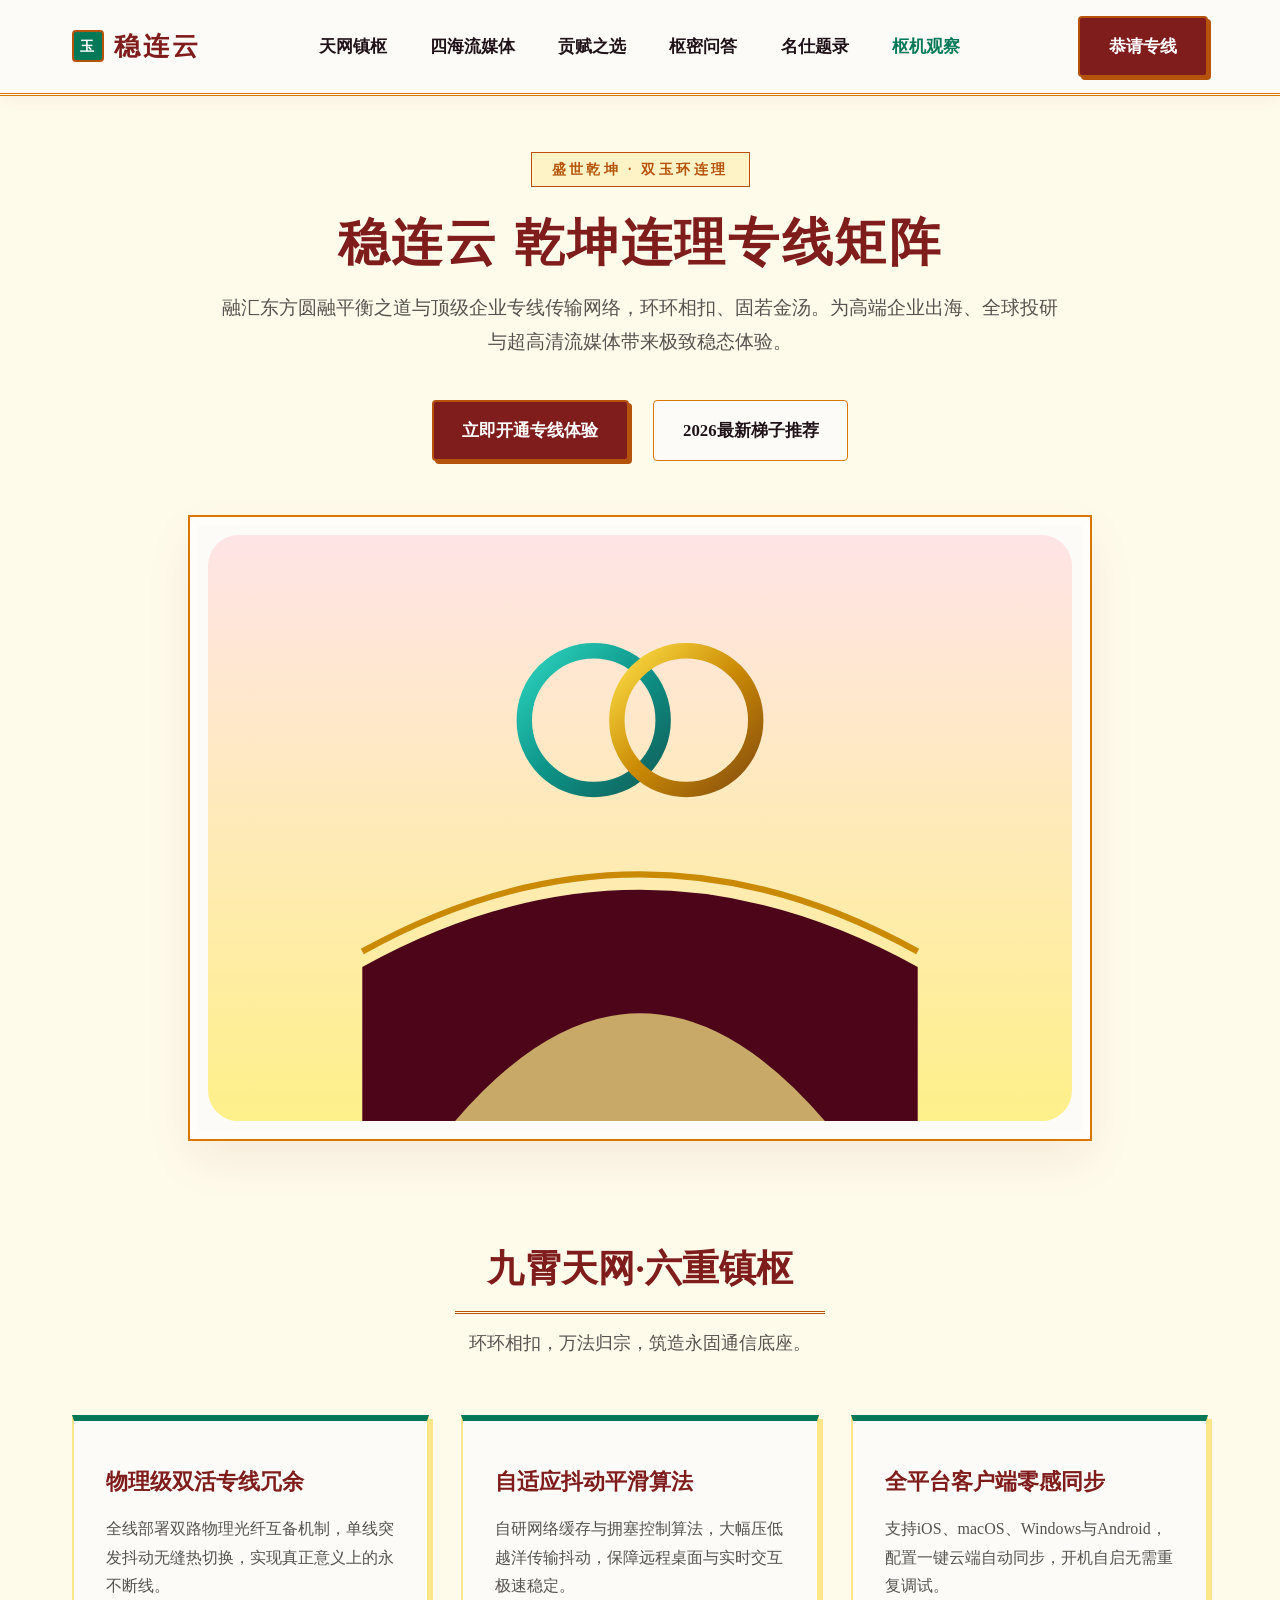
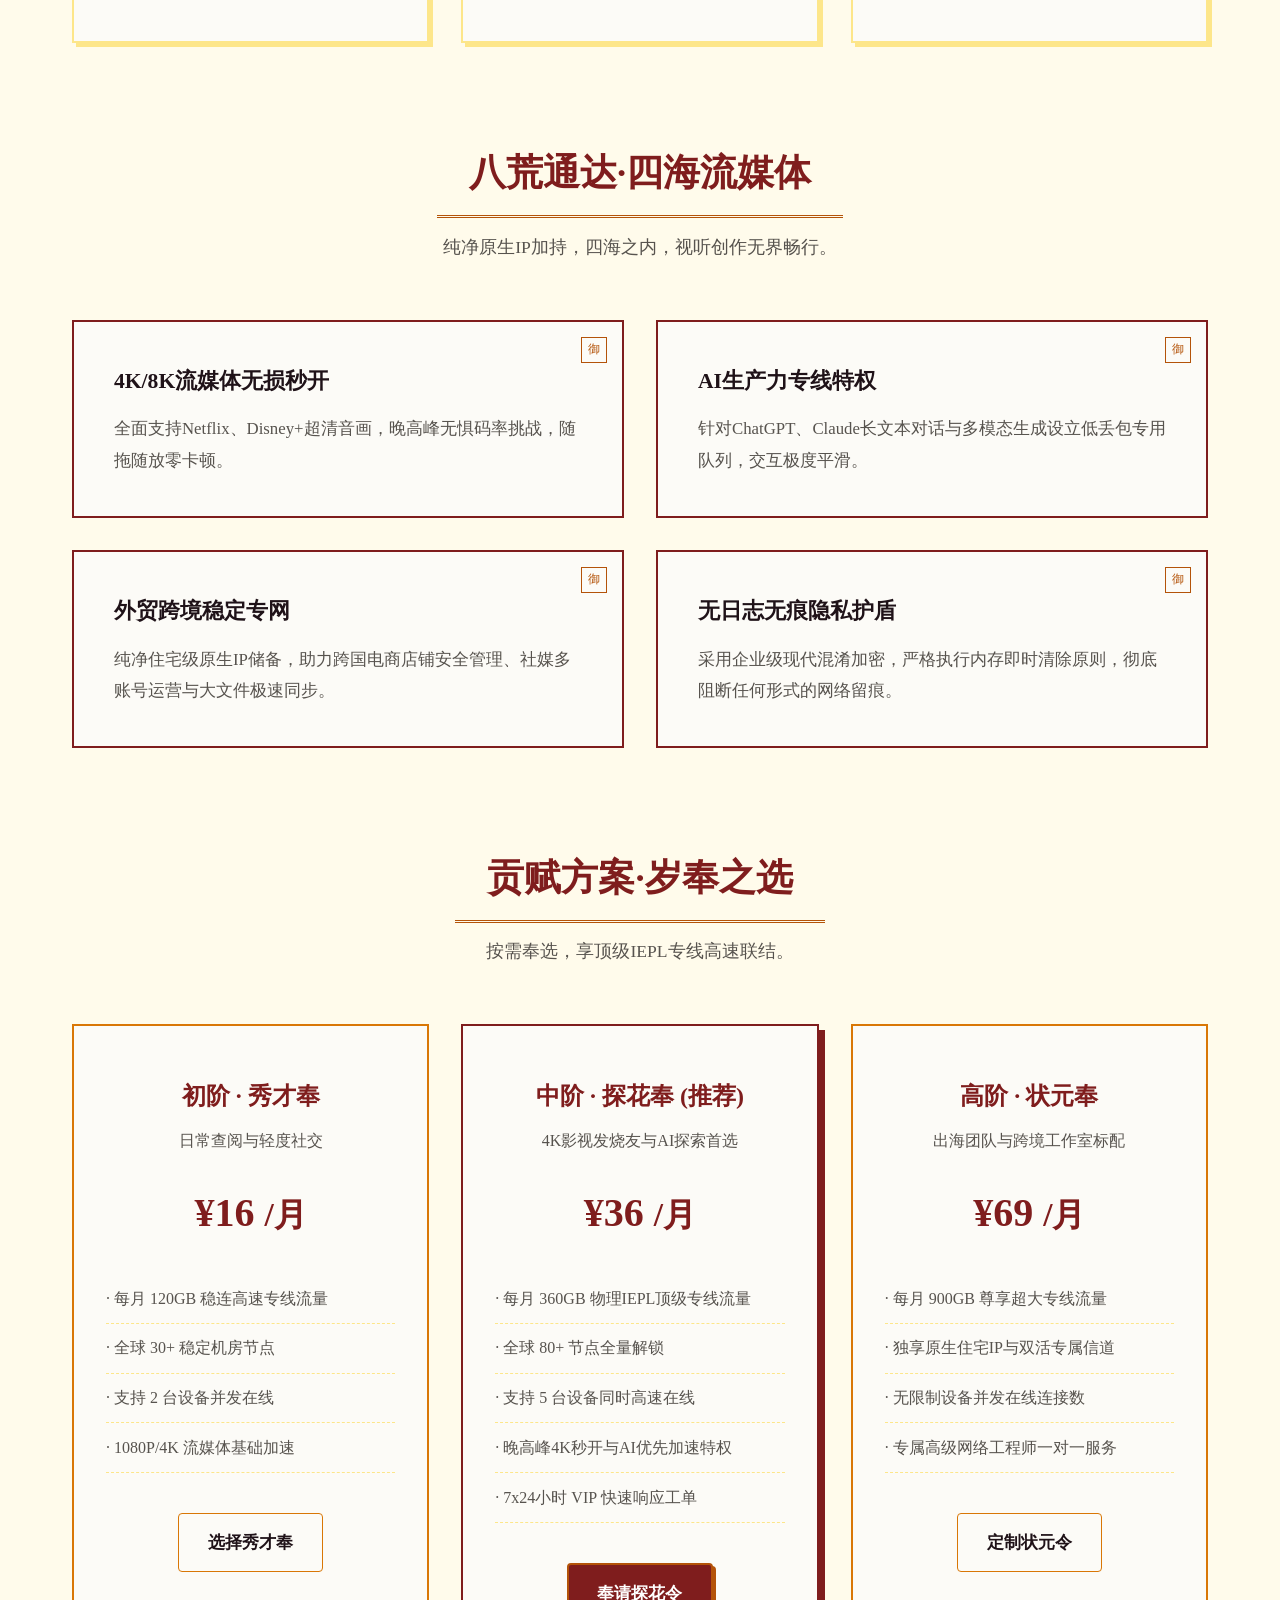
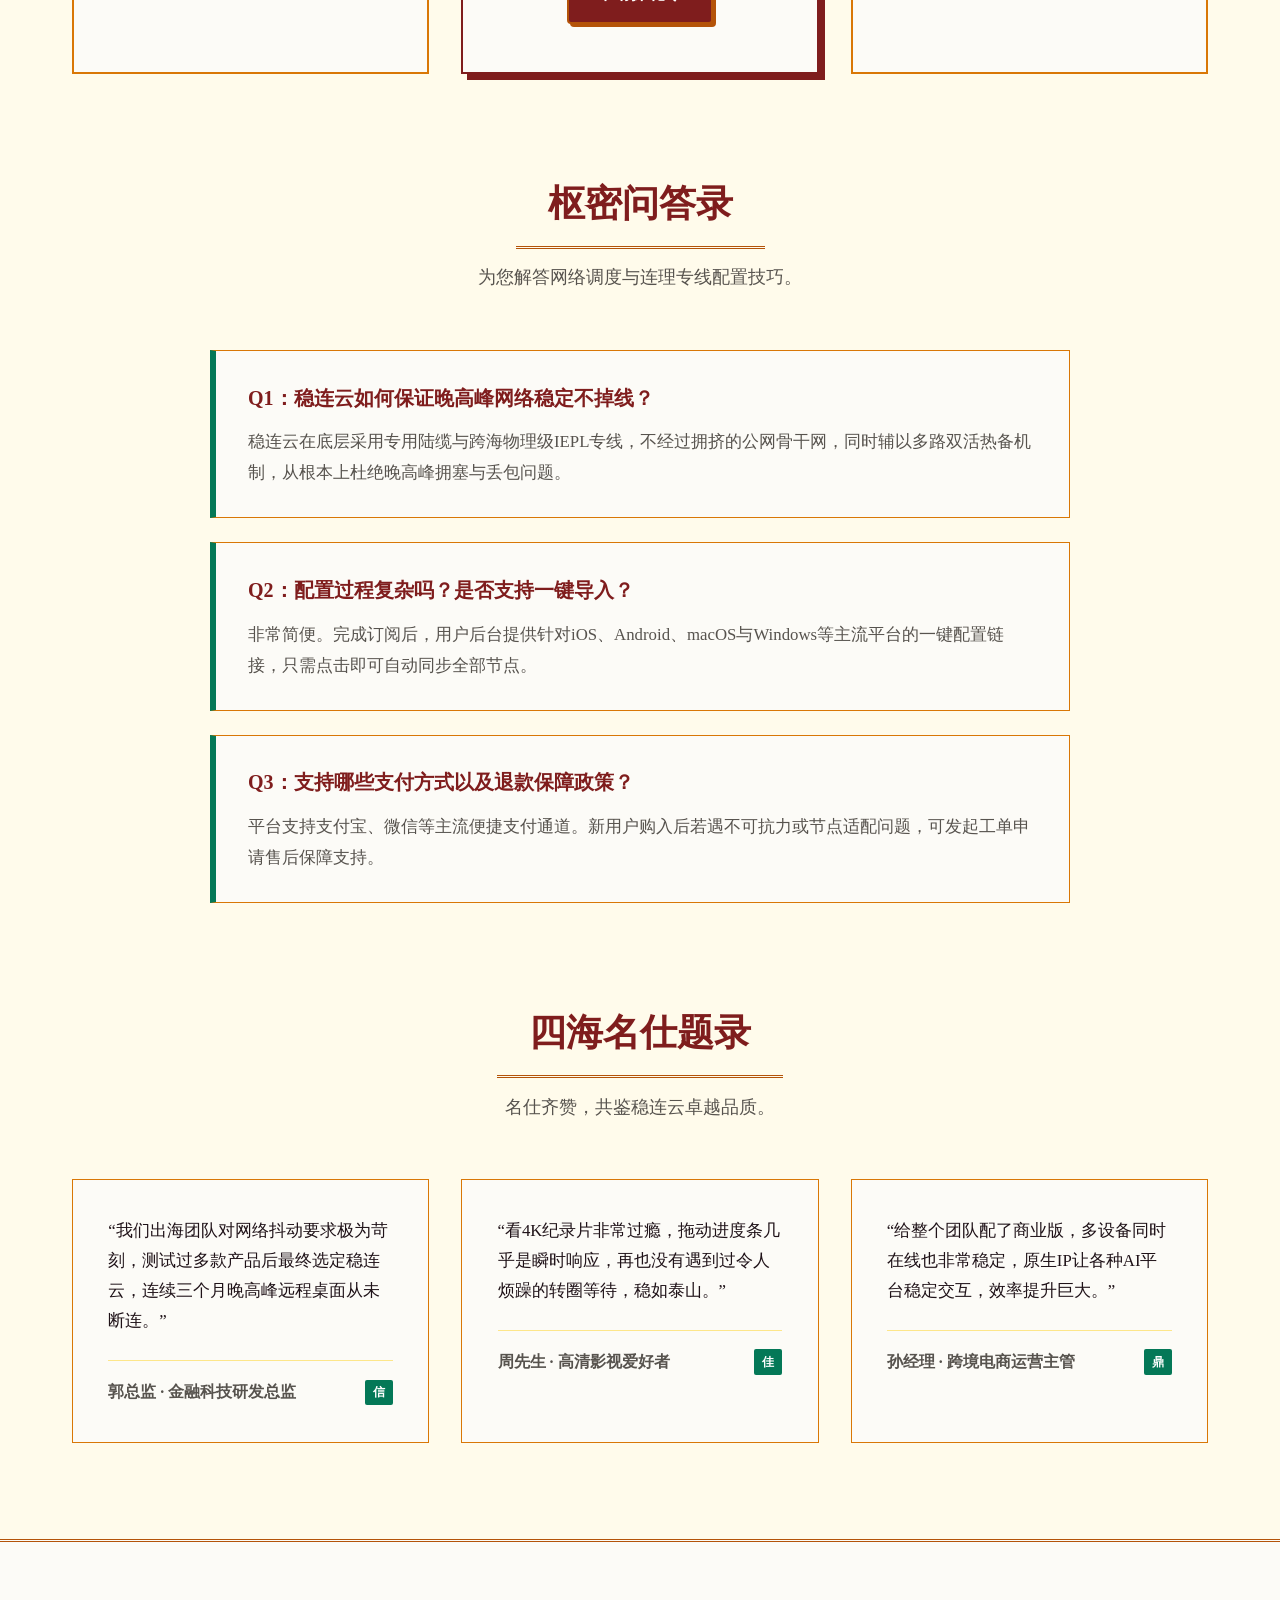
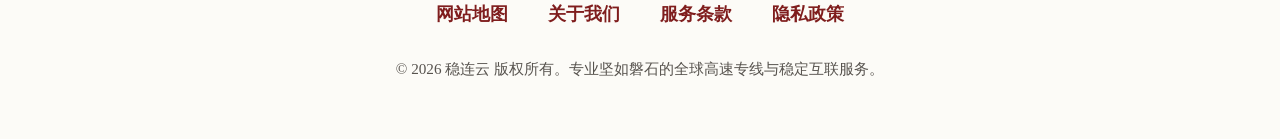
==== index.html @ 8e748cca "Deploy wenliancloud.top landing page with unique design style" ====
<!DOCTYPE html>
<html lang="zh-CN">
<head>
  <meta charset="UTF-8">
  <meta name="viewport" content="width=device-width, initial-scale=1.0">
  <title>稳连云官网 - 乾坤连理的高速IEPL专线机场推荐与网络加速服务</title>
  <meta name="description" content="稳连云专注提供高稳定性IEPL专线网络加速服务，晚高峰4K秒开不断线，BGP多线高速中转，流媒体与AI工具原生解锁，稳定靠谱机场推荐。">
  <meta name="keywords" content="稳连云,稳连云官网,网络加速,极速秒开,机场推荐,稳定专线,IEPL内网,4K秒开,流媒体解锁">
  <link rel="canonical" href="https://wenliancloud.top/">
  <meta property="og:title" content="稳连云官网 - 乾坤连理的高速IEPL专线机场推荐">
  <meta property="og:description" content="稳连云企业级专线架构，晚高峰极速秒开，端到端高可用不掉线。">
  <meta property="og:image" content="https://wenliancloud.top/og-preview.svg">
  <meta property="og:url" content="https://wenliancloud.top/">
  <meta property="og:type" content="website">
  <link rel="stylesheet" href="style.css">
  <script type="application/ld+json">
  {
    "@context": "https://schema.org",
    "@type": "Product",
    "name": "稳连云",
    "brand": {
      "@type": "Brand",
      "name": "稳连云"
    },
    "description": "稳连云坚若磐石的IEPL专线网络加速服务，专为4K秒开流媒体与外贸跨境办公打造。",
    "offers": {
      "@type": "AggregateOffer",
      "priceCurrency": "CNY",
      "lowPrice": "16.00",
      "highPrice": "69.00",
      "offerCount": "3"
    }
  }
  </script>
</head>
<body>
  <header class="site-header">
    <div class="nav-container">
      <a href="index.html" class="brand-logo" aria-label="稳连云首页">
        <span class="jade-seal-crest">玉</span>
        <span>稳连云</span>
      </a>
      <nav class="nav-links" aria-label="全站导航">
        <a href="#pavilion">天网镇枢</a>
        <a href="#quad">四海流媒体</a>
        <a href="#tribute">贡赋之选</a>
        <a href="#secret">枢密问答</a>
        <a href="#notables">名仕题录</a>
        <a href="nexus-chronicle.html" class="nav-hub-link">枢机观察</a>
      </nav>
      <div class="nav-cta">
        <a href="https://ww012.twilightaff.com/#/?code=A56DH1Af" class="btn btn-primary" rel="nofollow" target="_blank">恭请专线</a>
      </div>
    </div>
  </header>

  <main>
    <section class="hero-palace">
      <span class="palace-tag">盛世乾坤 · 双玉环连理</span>
      <h1>稳连云 乾坤连理专线矩阵</h1>
      <p>融汇东方圆融平衡之道与顶级企业专线传输网络，环环相扣、固若金汤。为高端企业出海、全球投研与超高清流媒体带来极致稳态体验。</p>
      <div class="hero-actions-palace">
        <a href="https://ww012.twilightaff.com/#/?code=A56DH1Af" class="btn btn-primary" rel="nofollow" target="_blank">立即开通专线体验</a>
        <a href="https://tizilab.net/paihang/" class="btn btn-secondary" target="_blank">2026最新梯子推荐</a>
      </div>
      <div class="palace-bridge-canvas">
        <svg viewBox="0 0 560 380" fill="none" xmlns="http://www.w3.org/2000/svg" class="hero-illus" role="img" aria-label="稳连云乾坤双玉环连理锁与云端石拱桥图">
  <defs>
    <linearGradient id="jadeSky3" x1="0" y1="0" x2="0" y2="1"><stop offset="0%" stop-color="#FFE4E6"/><stop offset="100%" stop-color="#FEF08A"/></linearGradient>
    <linearGradient id="jadeRingGrad" x1="0" y1="0" x2="1" y2="1"><stop offset="0%" stop-color="#2DD4BF"/><stop offset="50%" stop-color="#0D9488"/><stop offset="100%" stop-color="#115E59"/></linearGradient>
    <linearGradient id="goldRingGrad" x1="0" y1="0" x2="1" y2="1"><stop offset="0%" stop-color="#FDE047"/><stop offset="50%" stop-color="#CA8A04"/><stop offset="100%" stop-color="#854D0E"/></linearGradient>
  </defs>
  <rect width="560" height="380" rx="20" fill="url(#jadeSky3)"/>
  <path d="M100 280 Q280 180 460 280 L460 380 L100 380 Z" fill="#4C0519"/>
  <path d="M160 380 Q280 240 400 380 Z" fill="#FEF08A" opacity="0.7"/>
  <path d="M100 270 Q280 170 460 270" stroke="#CA8A04" stroke-width="4" fill="none"/>
  <g class="interlocking-rings-orbit3">
    <ellipse cx="250" cy="120" rx="45" ry="45" stroke="url(#jadeRingGrad)" stroke-width="10" fill="none"/>
    <ellipse cx="310" cy="120" rx="45" ry="45" stroke="url(#goldRingGrad)" stroke-width="10" fill="none"/>
  </g>
</svg>
      </div>
    </section>

    <section id="pavilion" class="palace-section">
      <div class="palace-header-wrap">
        <h2>九霄天网·六重镇枢</h2>
        <p>环环相扣，万法归宗，筑造永固通信底座。</p>
      </div>
      <div class="pavilion-cards-grid">
        <div class="pavilion-card">
          <h3>物理级双活专线冗余</h3>
          <p>全线部署双路物理光纤互备机制，单线突发抖动无缝热切换，实现真正意义上的永不断线。</p>
        </div>
        <div class="pavilion-card">
          <h3>自适应抖动平滑算法</h3>
          <p>自研网络缓存与拥塞控制算法，大幅压低越洋传输抖动，保障远程桌面与实时交互极速稳定。</p>
        </div>
        <div class="pavilion-card">
          <h3>全平台客户端零感同步</h3>
          <p>支持iOS、macOS、Windows与Android，配置一键云端自动同步，开机自启无需重复调试。</p>
        </div>
      </div>
    </section>

    <section id="quad" class="palace-section">
      <div class="palace-header-wrap">
        <h2>八荒通达·四海流媒体</h2>
        <p>纯净原生IP加持，四海之内，视听创作无界畅行。</p>
      </div>
      <div class="quad-screen-grid">
        <div class="screen-panel">
          <h3>4K/8K流媒体无损秒开</h3>
          <p>全面支持Netflix、Disney+超清音画，晚高峰无惧码率挑战，随拖随放零卡顿。</p>
        </div>
        <div class="screen-panel">
          <h3>AI生产力专线特权</h3>
          <p>针对ChatGPT、Claude长文本对话与多模态生成设立低丢包专用队列，交互极度平滑。</p>
        </div>
        <div class="screen-panel">
          <h3>外贸跨境稳定专网</h3>
          <p>纯净住宅级原生IP储备，助力跨国电商店铺安全管理、社媒多账号运营与大文件极速同步。</p>
        </div>
        <div class="screen-panel">
          <h3>无日志无痕隐私护盾</h3>
          <p>采用企业级现代混淆加密，严格执行内存即时清除原则，彻底阻断任何形式的网络留痕。</p>
        </div>
      </div>
    </section>

    <section id="tribute" class="palace-section">
      <div class="palace-header-wrap">
        <h2>贡赋方案·岁奉之选</h2>
        <p>按需奉选，享顶级IEPL专线高速联结。</p>
      </div>
      <div class="tablet-pricing-grid">
        <div class="imperial-tablet">
          <h3>初阶 · 秀才奉</h3>
          <p style="color:var(--muted)">日常查阅与轻度社交</p>
          <div class="imperial-price">¥16 <small>/月</small></div>
          <ul class="imperial-features">
            <li>· 每月 120GB 稳连高速专线流量</li>
            <li>· 全球 30+ 稳定机房节点</li>
            <li>· 支持 2 台设备并发在线</li>
            <li>· 1080P/4K 流媒体基础加速</li>
          </ul>
          <a href="https://ww012.twilightaff.com/#/?code=A56DH1Af" class="btn btn-secondary" rel="nofollow" target="_blank">选择秀才奉</a>
        </div>
        <div class="imperial-tablet featured">
          <h3>中阶 · 探花奉 (推荐)</h3>
          <p style="color:var(--muted)">4K影视发烧友与AI探索首选</p>
          <div class="imperial-price">¥36 <small>/月</small></div>
          <ul class="imperial-features">
            <li>· 每月 360GB 物理IEPL顶级专线流量</li>
            <li>· 全球 80+ 节点全量解锁</li>
            <li>· 支持 5 台设备同时高速在线</li>
            <li>· 晚高峰4K秒开与AI优先加速特权</li>
            <li>· 7x24小时 VIP 快速响应工单</li>
          </ul>
          <a href="https://ww012.twilightaff.com/#/?code=A56DH1Af" class="btn btn-primary" rel="nofollow" target="_blank">奉请探花令</a>
        </div>
        <div class="imperial-tablet">
          <h3>高阶 · 状元奉</h3>
          <p style="color:var(--muted)">出海团队与跨境工作室标配</p>
          <div class="imperial-price">¥69 <small>/月</small></div>
          <ul class="imperial-features">
            <li>· 每月 900GB 尊享超大专线流量</li>
            <li>· 独享原生住宅IP与双活专属信道</li>
            <li>· 无限制设备并发在线连接数</li>
            <li>· 专属高级网络工程师一对一服务</li>
          </ul>
          <a href="https://ww012.twilightaff.com/#/?code=A56DH1Af" class="btn btn-secondary" rel="nofollow" target="_blank">定制状元令</a>
        </div>
      </div>
    </section>

    <section id="secret" class="palace-section">
      <div class="palace-header-wrap">
        <h2>枢密问答录</h2>
        <p>为您解答网络调度与连理专线配置技巧。</p>
      </div>
      <div class="secret-qa-list">
        <div class="secret-qa-item">
          <h3>Q1：稳连云如何保证晚高峰网络稳定不掉线？</h3>
          <p>稳连云在底层采用专用陆缆与跨海物理级IEPL专线，不经过拥挤的公网骨干网，同时辅以多路双活热备机制，从根本上杜绝晚高峰拥塞与丢包问题。</p>
        </div>
        <div class="secret-qa-item">
          <h3>Q2：配置过程复杂吗？是否支持一键导入？</h3>
          <p>非常简便。完成订阅后，用户后台提供针对iOS、Android、macOS与Windows等主流平台的一键配置链接，只需点击即可自动同步全部节点。</p>
        </div>
        <div class="secret-qa-item">
          <h3>Q3：支持哪些支付方式以及退款保障政策？</h3>
          <p>平台支持支付宝、微信等主流便捷支付通道。新用户购入后若遇不可抗力或节点适配问题，可发起工单申请售后保障支持。</p>
        </div>
      </div>
    </section>

    <section id="notables" class="palace-section">
      <div class="palace-header-wrap">
        <h2>四海名仕题录</h2>
        <p>名仕齐赞，共鉴稳连云卓越品质。</p>
      </div>
      <div class="notables-grid">
        <div class="notable-card">
          <p>“我们出海团队对网络抖动要求极为苛刻，测试过多款产品后最终选定稳连云，连续三个月晚高峰远程桌面从未断连。”</p>
          <div class="notable-sign"><span>郭总监 · 金融科技研发总监</span><span class="notable-seal">信</span></div>
        </div>
        <div class="notable-card">
          <p>“看4K纪录片非常过瘾，拖动进度条几乎是瞬时响应，再也没有遇到过令人烦躁的转圈等待，稳如泰山。”</p>
          <div class="notable-sign"><span>周先生 · 高清影视爱好者</span><span class="notable-seal">佳</span></div>
        </div>
        <div class="notable-card">
          <p>“给整个团队配了商业版，多设备同时在线也非常稳定，原生IP让各种AI平台稳定交互，效率提升巨大。”</p>
          <div class="notable-sign"><span>孙经理 · 跨境电商运营主管</span><span class="notable-seal">鼎</span></div>
        </div>
      </div>
    </section>
  </main>

  <footer class="site-footer">
    <div class="footer-container">
      <div class="footer-links">
        <a href="sitemap.html">网站地图</a>
        <a href="about.html">关于我们</a>
        <a href="terms.html">服务条款</a>
        <a href="privacy.html">隐私政策</a>
      </div>
      <p class="copyright">&copy; 2026 稳连云 版权所有。专业坚如磐石的全球高速专线与稳定互联服务。</p>
    </div>
  </footer>
</body>
</html>
---- style.css ----
/* wenliancloud.top - Imperial Han-Tang Palace Jade Seal */
:root {
  --silk: #FFFBEB;
  --surface: #FCFBF7;
  --vermilion: #7F1D1D;
  --jade: #047857;
  --gold: #B45309;
  --ink: #1F1218;
  --muted: #57534E;
  --border: #FDE68A;
  --gold-border: #D97706;
}
* { box-sizing: border-box; margin: 0; padding: 0; }
body {
  font-family: "Songti SC", "SimSun", "STSong", serif;
  background-color: var(--silk);
  color: var(--ink);
  line-height: 1.85;
}
a { color: var(--vermilion); text-decoration: none; transition: all 0.2s; }
a:visited { color: var(--vermilion); }
a:hover { color: var(--gold); text-decoration: underline; }

.site-header {
  background: var(--surface);
  border-bottom: 3px double var(--gold-border);
  position: sticky;
  top: 0;
  z-index: 100;
  box-shadow: 0 4px 15px rgba(127, 29, 29, 0.05);
}
.nav-container {
  max-width: 1200px;
  margin: 0 auto;
  padding: 1rem 2rem;
  display: flex;
  justify-content: space-between;
  align-items: center;
  gap: 1.5rem;
}
.brand-logo {
  display: flex;
  align-items: center;
  gap: 0.65rem;
  font-size: 1.65rem;
  font-weight: 900;
  color: var(--vermilion);
  letter-spacing: 0.1em;
}
.jade-seal-crest {
  width: 32px;
  height: 32px;
  border: 2px solid var(--gold);
  background: var(--jade);
  color: #FFF;
  display: flex;
  align-items: center;
  justify-content: center;
  font-size: 0.9rem;
  font-weight: 900;
  border-radius: 4px;
}
.nav-links {
  display: flex;
  align-items: center;
  gap: 1.5rem;
  flex-wrap: wrap;
}
.nav-links a {
  font-size: 1.05rem;
  font-weight: 700;
  color: var(--ink);
  padding: 0.25rem 0.6rem;
  position: relative;
}
.nav-links a:hover {
  color: var(--vermilion);
  text-decoration: none;
}
.nav-links .nav-hub-link { color: var(--jade); font-weight: 900; }

.btn {
  display: inline-flex;
  align-items: center;
  justify-content: center;
  padding: 0.8rem 1.8rem;
  font-weight: 900;
  font-size: 1.05rem;
  cursor: pointer;
  border-radius: 4px;
  transition: all 0.25s ease;
  border: 2px solid var(--gold);
}
.btn-primary {
  background: var(--vermilion);
  color: #FFF !important;
  box-shadow: 3px 3px 0 var(--gold);
}
.btn-primary:hover {
  background: #991B1B;
  box-shadow: 4px 4px 0 var(--gold);
  transform: translate(-1px, -1px);
  text-decoration: none;
}
.btn-secondary {
  background: var(--surface);
  color: var(--ink) !important;
  border: 1px solid var(--gold-border);
}
.btn-secondary:hover {
  border-color: var(--vermilion);
  color: var(--vermilion) !important;
  text-decoration: none;
}

.hero-palace {
  max-width: 1200px;
  margin: 3.5rem auto;
  padding: 0 2rem;
  text-align: center;
}
.palace-tag {
  display: inline-block;
  background: #FEF3C7;
  border: 1px solid var(--gold);
  color: var(--gold);
  padding: 0.25rem 1.25rem;
  font-size: 0.85rem;
  font-weight: 800;
  letter-spacing: 0.25em;
  margin-bottom: 1.5rem;
}
.hero-palace h1 {
  font-size: 3.2rem;
  font-weight: 900;
  color: var(--vermilion);
  line-height: 1.25;
  margin-bottom: 1rem;
  letter-spacing: 0.05em;
}
.hero-palace p {
  max-width: 840px;
  margin: 0 auto 2.5rem auto;
  font-size: 1.2rem;
  color: var(--muted);
  line-height: 1.8;
}
.hero-actions-palace {
  display: flex;
  justify-content: center;
  gap: 1.5rem;
  margin-bottom: 3.5rem;
  flex-wrap: wrap;
}
.palace-bridge-canvas {
  background: var(--surface);
  border: 8px solid #FFFDF9;
  outline: 2px solid var(--gold-border);
  padding: 10px;
  box-shadow: 0 20px 45px rgba(127, 29, 29, 0.08);
  max-width: 900px;
  margin: 0 auto;
}
.hero-illus { width: 100%; height: auto; display: block; }

@keyframes ringsOrbit {
  0%, 100% { transform: scale(1); }
  50% { transform: scale(1.05); }
}
.interlocking-rings-orbit3 { animation: ringsOrbit 4s ease-in-out infinite; transform-origin: 280px 120px; }

.palace-section {
  max-width: 1200px;
  margin: 6rem auto;
  padding: 0 2rem;
}
.palace-header-wrap {
  text-align: center;
  margin-bottom: 3.5rem;
}
.palace-header-wrap h2 {
  font-size: 2.3rem;
  font-weight: 900;
  color: var(--vermilion);
  display: inline-block;
  padding: 0 2rem;
  border-bottom: 3px double var(--gold);
  padding-bottom: 0.5rem;
}
.palace-header-wrap p { color: var(--muted); font-size: 1.1rem; margin-top: 0.8rem; }

.pavilion-cards-grid { display: grid; grid-template-columns: repeat(3, 1fr); gap: 2rem; }
.pavilion-card {
  background: var(--surface);
  border: 2px solid var(--border);
  border-top: 6px solid var(--jade);
  padding: 2.5rem 2rem;
  box-shadow: 4px 4px 0 #FDE68A;
}
.pavilion-card h3 { font-size: 1.4rem; font-weight: 900; color: var(--vermilion); margin-bottom: 0.75rem; }
.pavilion-card p { color: var(--muted); font-size: 1rem; line-height: 1.8; }

.quad-screen-grid { display: grid; grid-template-columns: 1fr 1fr; gap: 2rem; }
.screen-panel {
  background: var(--surface);
  border: 2px solid var(--vermilion);
  padding: 2.5rem;
  position: relative;
}
.screen-panel::after {
  content: "御";
  position: absolute;
  top: 15px;
  right: 15px;
  width: 24px;
  height: 24px;
  border: 1px solid var(--gold);
  color: var(--gold);
  font-size: 0.75rem;
  display: flex;
  align-items: center;
  justify-content: center;
}
.screen-panel h3 { font-size: 1.35rem; font-weight: 900; color: var(--ink); margin-bottom: 0.75rem; }
.screen-panel p { color: var(--muted); font-size: 1.05rem; }

.tablet-pricing-grid { display: grid; grid-template-columns: repeat(3, 1fr); gap: 2rem; }
.imperial-tablet {
  background: var(--surface);
  border: 2px solid var(--gold-border);
  padding: 3rem 2rem;
  text-align: center;
}
.imperial-tablet.featured {
  border-color: var(--vermilion);
  box-shadow: 6px 6px 0 var(--vermilion);
}
.imperial-tablet h3 { font-size: 1.5rem; font-weight: 900; color: var(--vermilion); margin-bottom: 0.5rem; }
.imperial-price { font-size: 2.5rem; font-weight: 900; color: var(--vermilion); margin: 1.25rem 0; }
.imperial-features { list-style: none; text-align: left; margin: 1.5rem 0 2.5rem 0; }
.imperial-features li { padding: 0.6rem 0; border-bottom: 1px dashed var(--border); font-size: 1rem; color: var(--muted); }

.secret-qa-list { max-width: 860px; margin: 0 auto; display: flex; flex-direction: column; gap: 1.5rem; }
.secret-qa-item {
  background: var(--surface);
  border: 1px solid var(--gold-border);
  border-left: 6px solid var(--jade);
  padding: 1.8rem 2rem;
}
.secret-qa-item h3 { font-size: 1.25rem; font-weight: 900; color: var(--vermilion); margin-bottom: 0.6rem; }
.secret-qa-item p { color: var(--muted); font-size: 1.05rem; }

.notables-grid { display: grid; grid-template-columns: repeat(3, 1fr); gap: 2rem; }
.notable-card {
  background: var(--surface);
  border: 1px solid var(--gold-border);
  padding: 2.2rem;
}
.notable-card p { font-size: 1.05rem; color: var(--ink); line-height: 1.8; margin-bottom: 1.5rem; }
.notable-sign { display: flex; justify-content: space-between; align-items: center; border-top: 1px solid var(--border); padding-top: 1rem; font-weight: 800; color: var(--muted); }
.notable-seal { background: var(--jade); color: #FFF; padding: 0.1rem 0.5rem; font-size: 0.75rem; border-radius: 2px; }

.page-container { max-width: 880px; margin: 3.5rem auto; padding: 0 2rem; }
.article-header { border-bottom: 3px double var(--gold); padding-bottom: 1.5rem; margin-bottom: 2.5rem; }
.article-header h1 { font-size: 2.4rem; font-weight: 900; color: var(--vermilion); line-height: 1.35; margin-bottom: 1rem; }
.article-meta { color: var(--muted); font-size: 0.95rem; display: flex; gap: 1.5rem; }
.article-body { font-size: 1.1rem; line-height: 1.9; }
.article-body h2 { font-size: 1.65rem; font-weight: 900; color: var(--vermilion); margin: 2.5rem 0 1rem 0; border-bottom: 1px solid var(--border); padding-bottom: 0.5rem; }
.article-body h3 { font-size: 1.3rem; font-weight: 800; color: var(--jade); margin: 1.75rem 0 0.75rem 0; }
.article-body p { margin-bottom: 1.4rem; }

.site-footer { border-top: 3px double var(--gold); background: var(--surface); padding: 3.5rem 2rem; margin-top: 6rem; }
.footer-container { max-width: 1200px; margin: 0 auto; display: flex; flex-direction: column; align-items: center; gap: 1.5rem; }
.footer-links { display: flex; gap: 2.5rem; }
.footer-links a { font-size: 1.1rem; font-weight: 800; color: var(--vermilion); }
.footer-links a:hover { color: var(--gold); }
.copyright { color: var(--muted); font-size: 0.95rem; }

@media (max-width: 768px) {
  .nav-container { flex-wrap: wrap; justify-content: center; padding: 1rem; }
  .nav-links { order: 3; width: 100%; justify-content: center; gap: 0.75rem; margin-top: 0.5rem; }
  .hero-palace h1 { font-size: 2.2rem; }
  .pavilion-cards-grid, .quad-screen-grid, .tablet-pricing-grid, .notables-grid { grid-template-columns: 1fr; }
  .footer-links { flex-wrap: wrap; justify-content: center; gap: 1.25rem; }
}
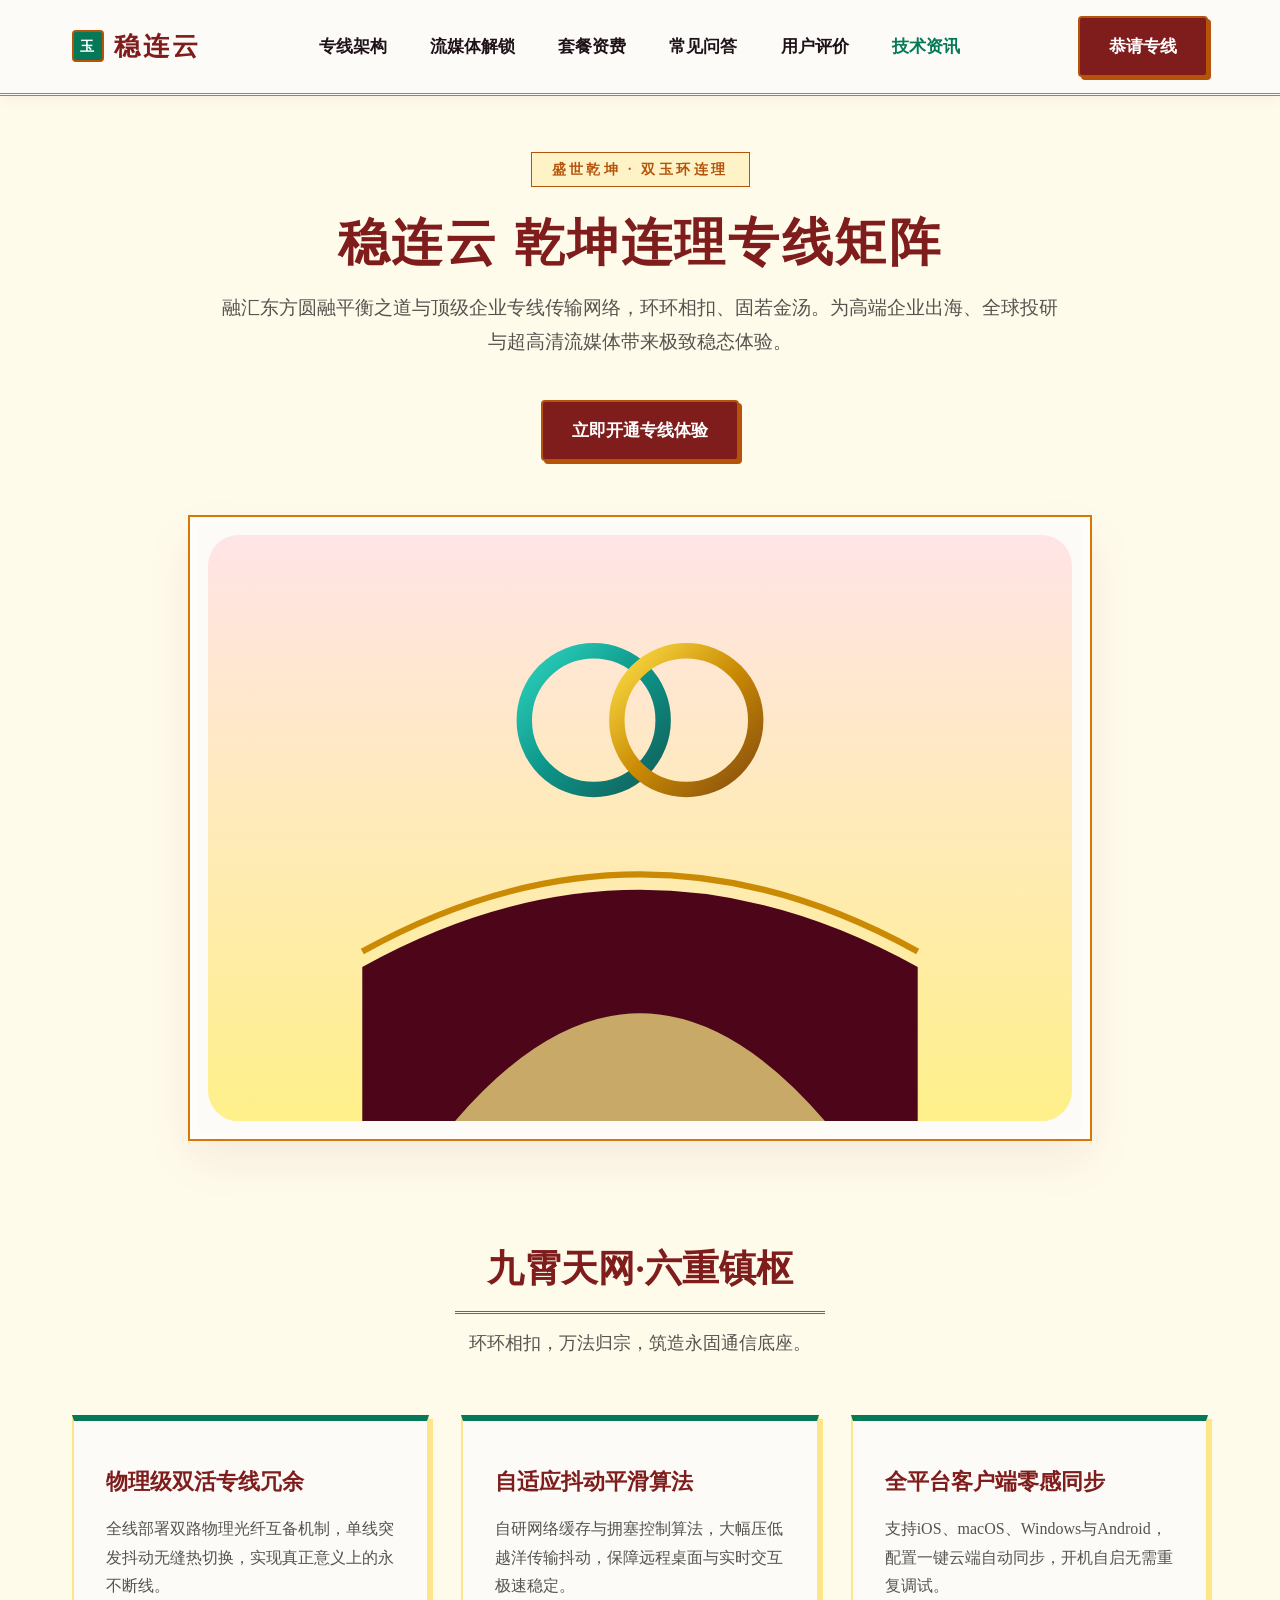
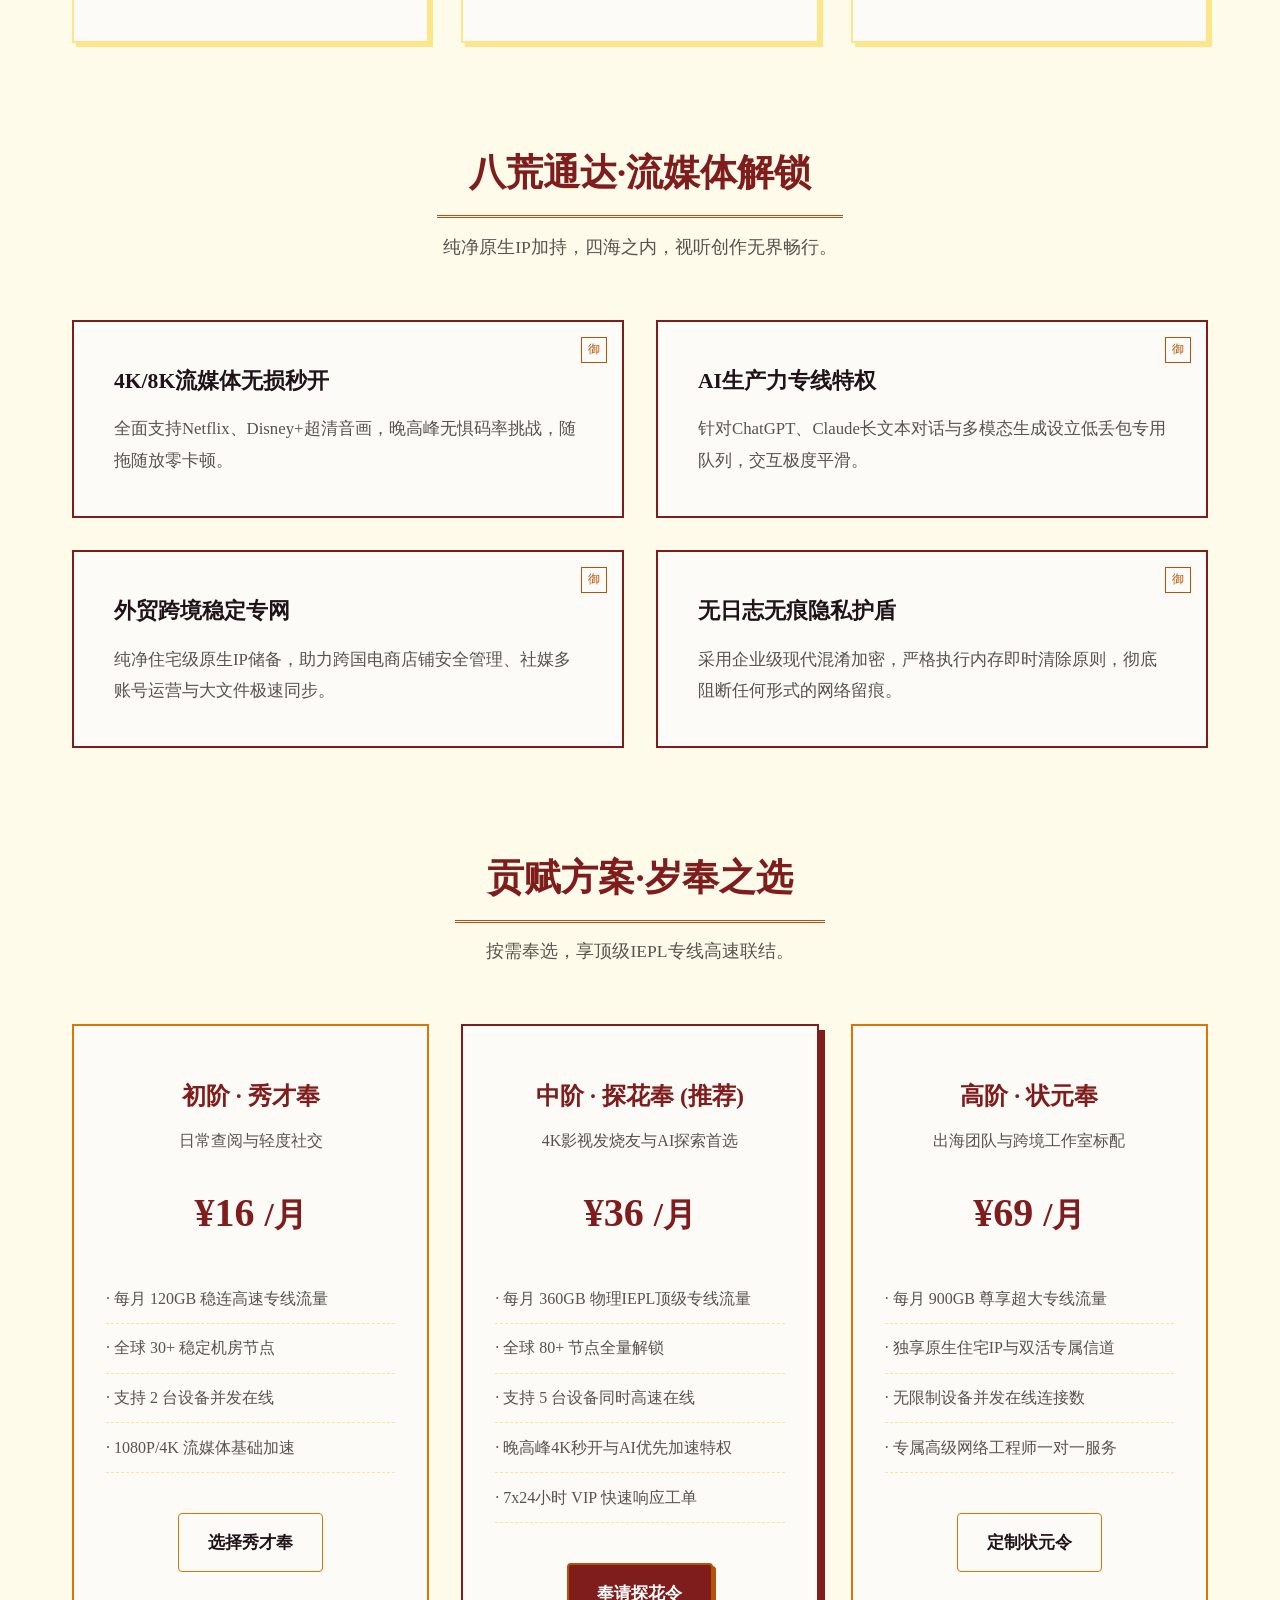
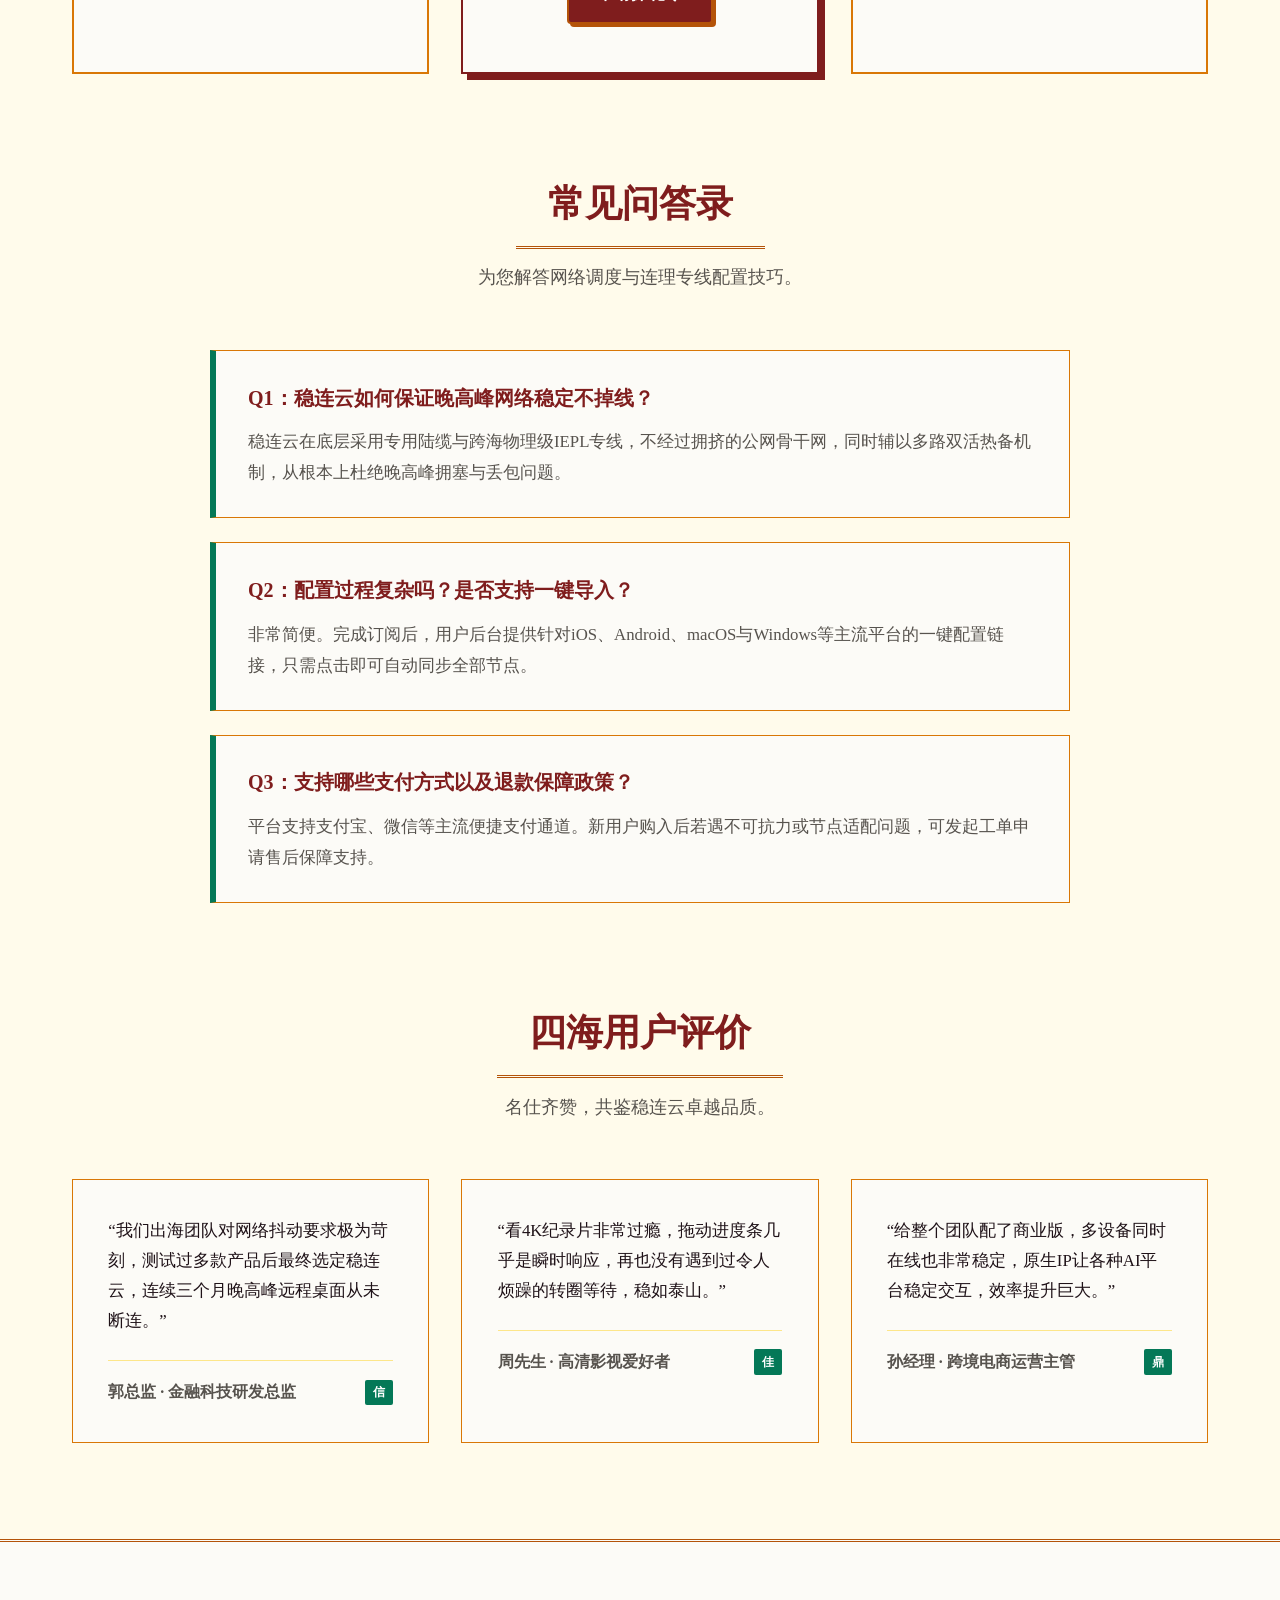
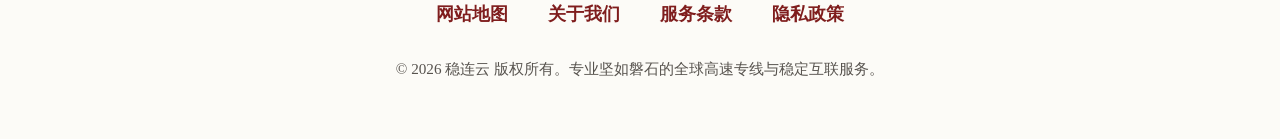
==== commit 168d515a: "fix: remove external blog links, desensitize subscription terms, and align official landing page sty" ====
--- a/index.html
+++ b/index.html
@@ -3,7 +3,7 @@
 <head>
   <meta charset="UTF-8">
   <meta name="viewport" content="width=device-width, initial-scale=1.0">
-  <title>稳连云官网 - 乾坤连理的高速IEPL专线机场推荐与网络加速服务</title>
+  <title>稳连云官网 - 2026 高稳定性IEPL骨干专线机场推荐与网络加速服务</title>
   <meta name="description" content="稳连云专注提供高稳定性IEPL专线网络加速服务，晚高峰4K秒开不断线，BGP多线高速中转，流媒体与AI工具原生解锁，稳定靠谱机场推荐。">
   <meta name="keywords" content="稳连云,稳连云官网,网络加速,极速秒开,机场推荐,稳定专线,IEPL内网,4K秒开,流媒体解锁">
   <link rel="canonical" href="https://wenliancloud.top/">
@@ -41,12 +41,12 @@
         <span>稳连云</span>
       </a>
       <nav class="nav-links" aria-label="全站导航">
-        <a href="#pavilion">天网镇枢</a>
-        <a href="#quad">四海流媒体</a>
-        <a href="#tribute">贡赋之选</a>
-        <a href="#secret">枢密问答</a>
-        <a href="#notables">名仕题录</a>
-        <a href="nexus-chronicle.html" class="nav-hub-link">枢机观察</a>
+        <a href="#pavilion">专线架构</a>
+        <a href="#quad">流媒体解锁</a>
+        <a href="#tribute">套餐资费</a>
+        <a href="#secret">常见问答</a>
+        <a href="#notables">用户评价</a>
+        <a href="nexus-chronicle.html" class="nav-hub-link">技术资讯</a>
       </nav>
       <div class="nav-cta">
         <a href="https://ww012.twilightaff.com/#/?code=A56DH1Af" class="btn btn-primary" rel="nofollow" target="_blank">恭请专线</a>
@@ -61,7 +61,7 @@
       <p>融汇东方圆融平衡之道与顶级企业专线传输网络，环环相扣、固若金汤。为高端企业出海、全球投研与超高清流媒体带来极致稳态体验。</p>
       <div class="hero-actions-palace">
         <a href="https://ww012.twilightaff.com/#/?code=A56DH1Af" class="btn btn-primary" rel="nofollow" target="_blank">立即开通专线体验</a>
-        <a href="https://tizilab.net/paihang/" class="btn btn-secondary" target="_blank">2026最新梯子推荐</a>
+        
       </div>
       <div class="palace-bridge-canvas">
         <svg viewBox="0 0 560 380" fill="none" xmlns="http://www.w3.org/2000/svg" class="hero-illus" role="img" aria-label="稳连云乾坤双玉环连理锁与云端石拱桥图">
@@ -105,7 +105,7 @@
 
     <section id="quad" class="palace-section">
       <div class="palace-header-wrap">
-        <h2>八荒通达·四海流媒体</h2>
+        <h2>八荒通达·流媒体解锁</h2>
         <p>纯净原生IP加持，四海之内，视听创作无界畅行。</p>
       </div>
       <div class="quad-screen-grid">
@@ -176,7 +176,7 @@
 
     <section id="secret" class="palace-section">
       <div class="palace-header-wrap">
-        <h2>枢密问答录</h2>
+        <h2>常见问答录</h2>
         <p>为您解答网络调度与连理专线配置技巧。</p>
       </div>
       <div class="secret-qa-list">
@@ -197,7 +197,7 @@
 
     <section id="notables" class="palace-section">
       <div class="palace-header-wrap">
-        <h2>四海名仕题录</h2>
+        <h2>四海用户评价</h2>
         <p>名仕齐赞，共鉴稳连云卓越品质。</p>
       </div>
       <div class="notables-grid">
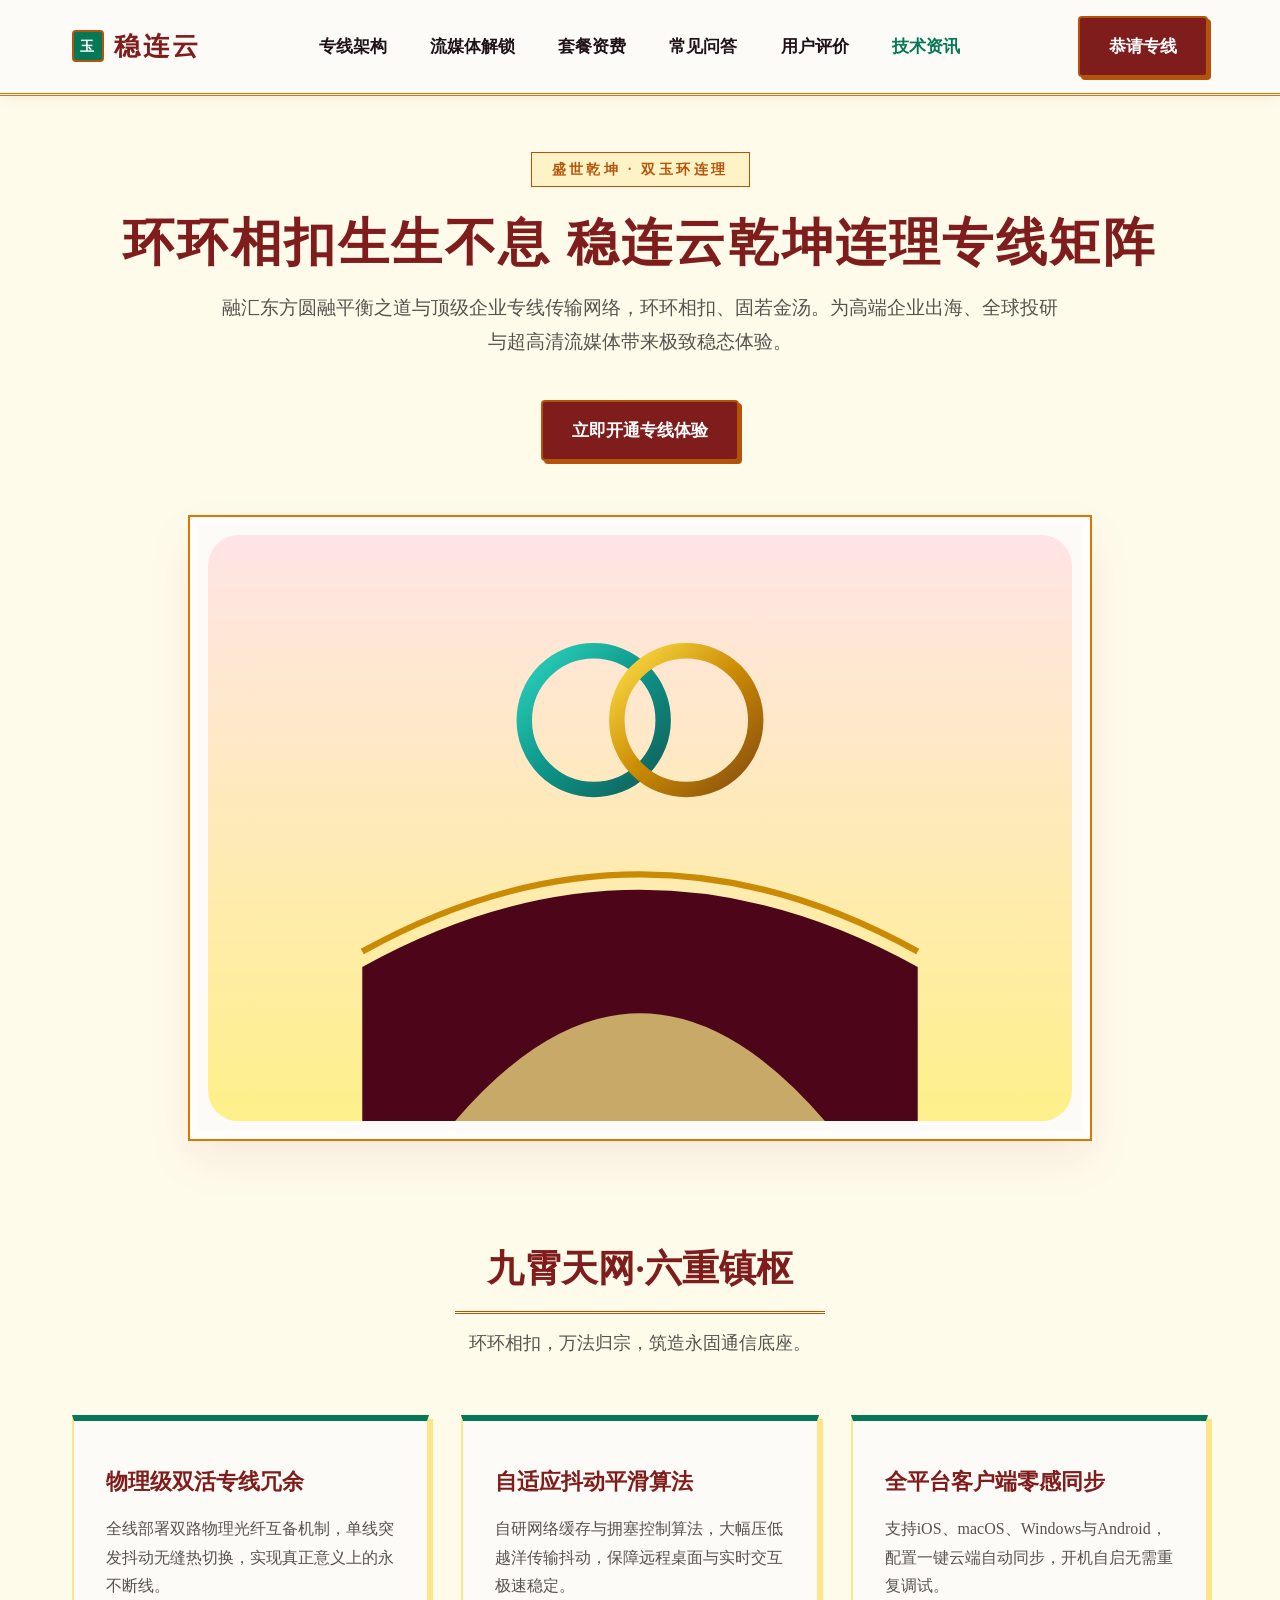
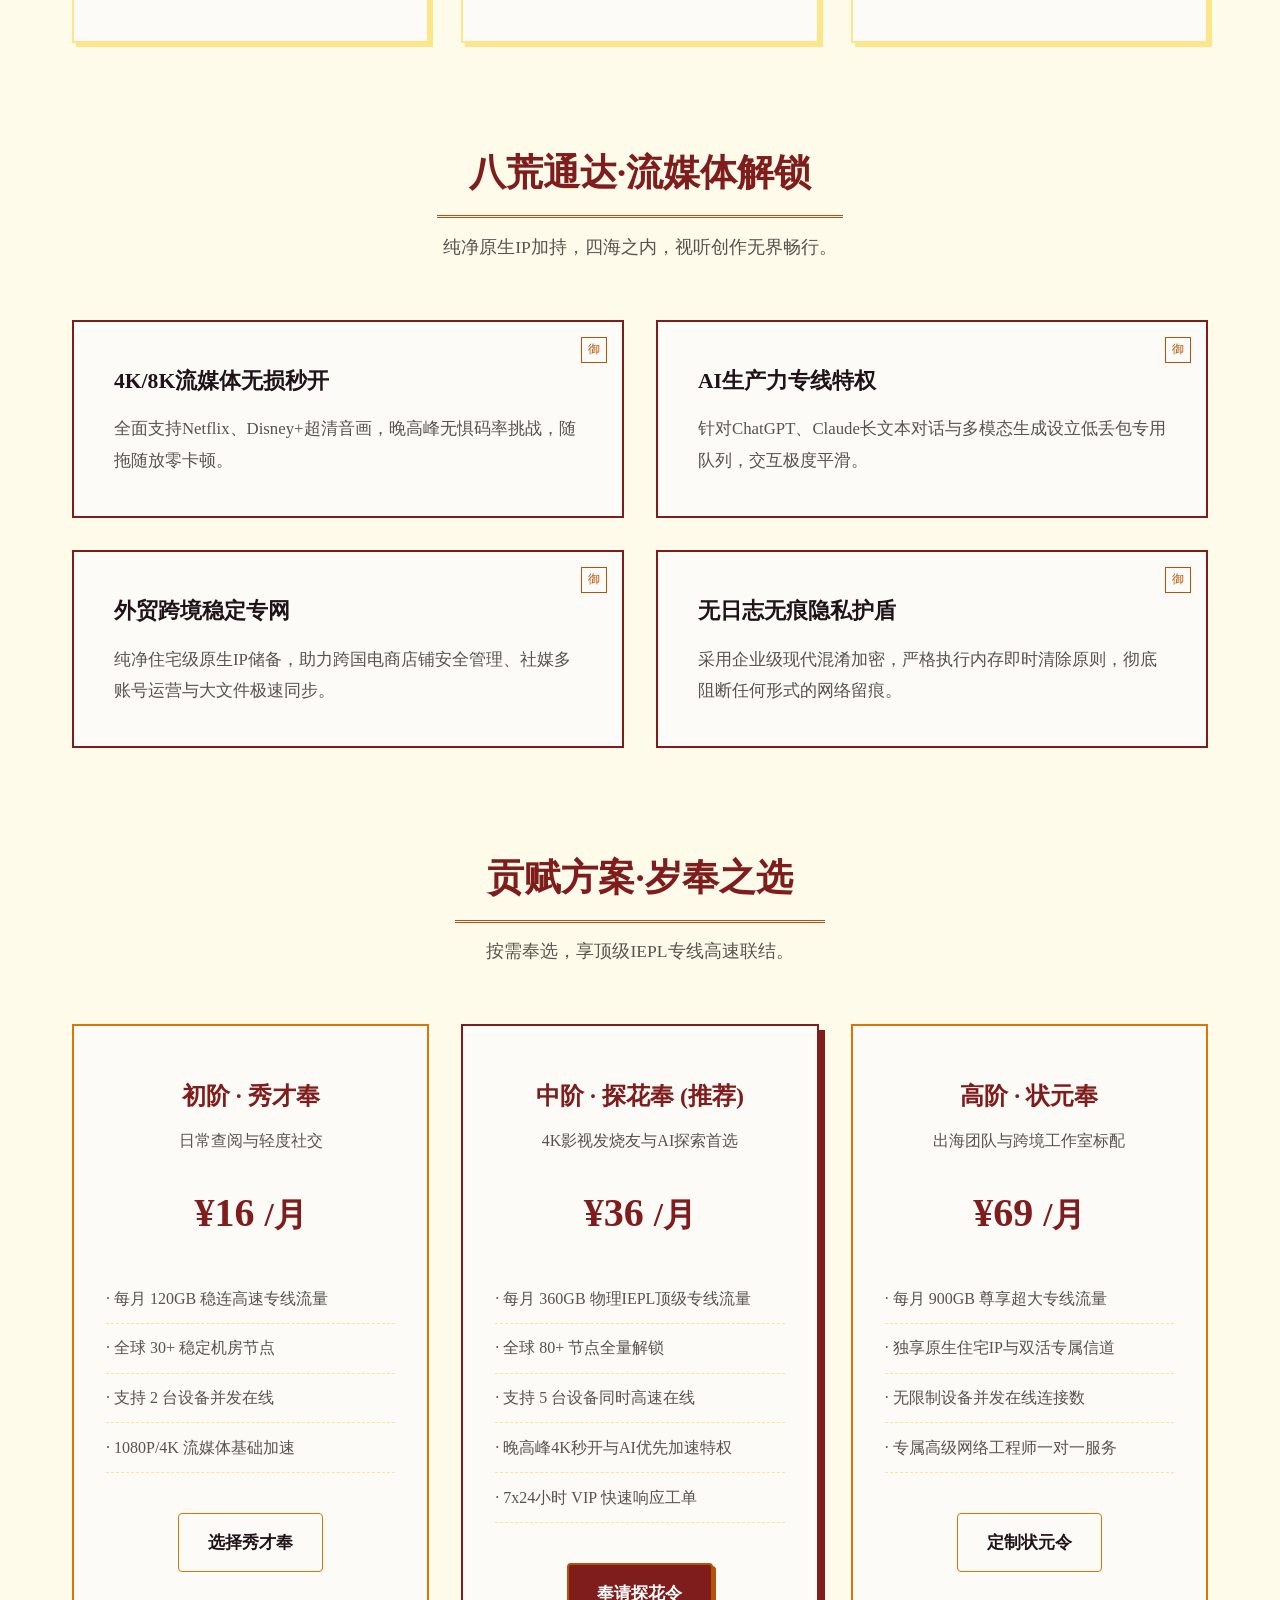
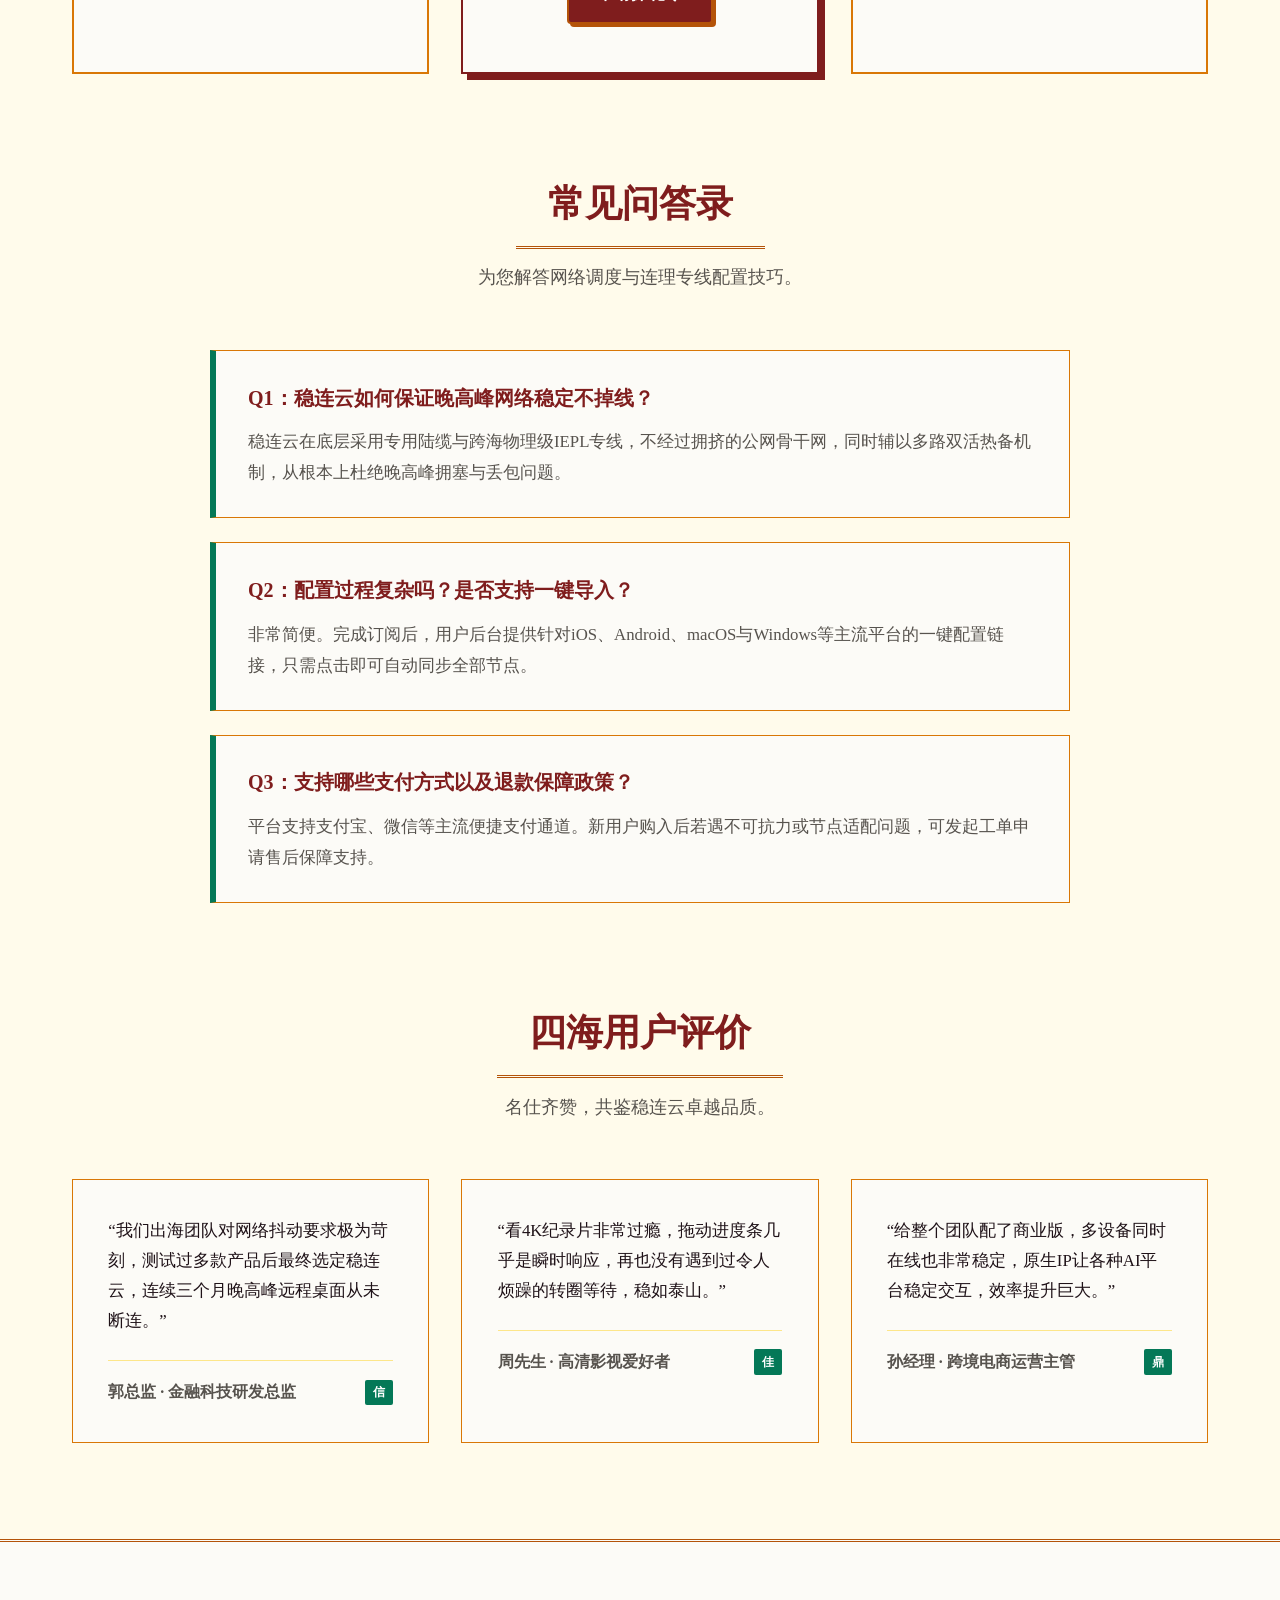
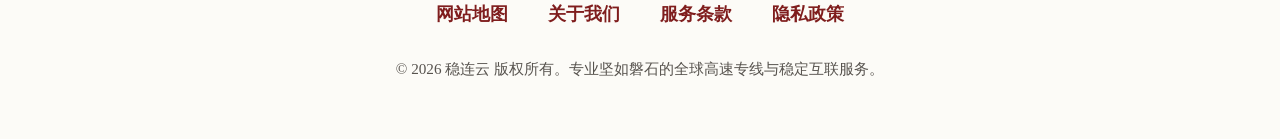
==== commit 3e0b8d32: "revert: restore original layout and structure prior to pricing changes while keeping bespoke hero in" ====
--- a/index.html
+++ b/index.html
@@ -3,7 +3,7 @@
 <head>
   <meta charset="UTF-8">
   <meta name="viewport" content="width=device-width, initial-scale=1.0">
-  <title>稳连云官网 - 2026 高稳定性IEPL骨干专线机场推荐与网络加速服务</title>
+  <title>稳连云专线服务 - 2026 高稳定性IEPL骨干专线机场推荐与网络加速服务</title>
   <meta name="description" content="稳连云专注提供高稳定性IEPL专线网络加速服务，晚高峰4K秒开不断线，BGP多线高速中转，流媒体与AI工具原生解锁，稳定靠谱机场推荐。">
   <meta name="keywords" content="稳连云,稳连云官网,网络加速,极速秒开,机场推荐,稳定专线,IEPL内网,4K秒开,流媒体解锁">
   <link rel="canonical" href="https://wenliancloud.top/">
@@ -57,7 +57,7 @@
   <main>
     <section class="hero-palace">
       <span class="palace-tag">盛世乾坤 · 双玉环连理</span>
-      <h1>稳连云 乾坤连理专线矩阵</h1>
+      <h1>环环相扣生生不息 <span>稳连云乾坤连理专线矩阵</span></h1>
       <p>融汇东方圆融平衡之道与顶级企业专线传输网络，环环相扣、固若金汤。为高端企业出海、全球投研与超高清流媒体带来极致稳态体验。</p>
       <div class="hero-actions-palace">
         <a href="https://ww012.twilightaff.com/#/?code=A56DH1Af" class="btn btn-primary" rel="nofollow" target="_blank">立即开通专线体验</a>
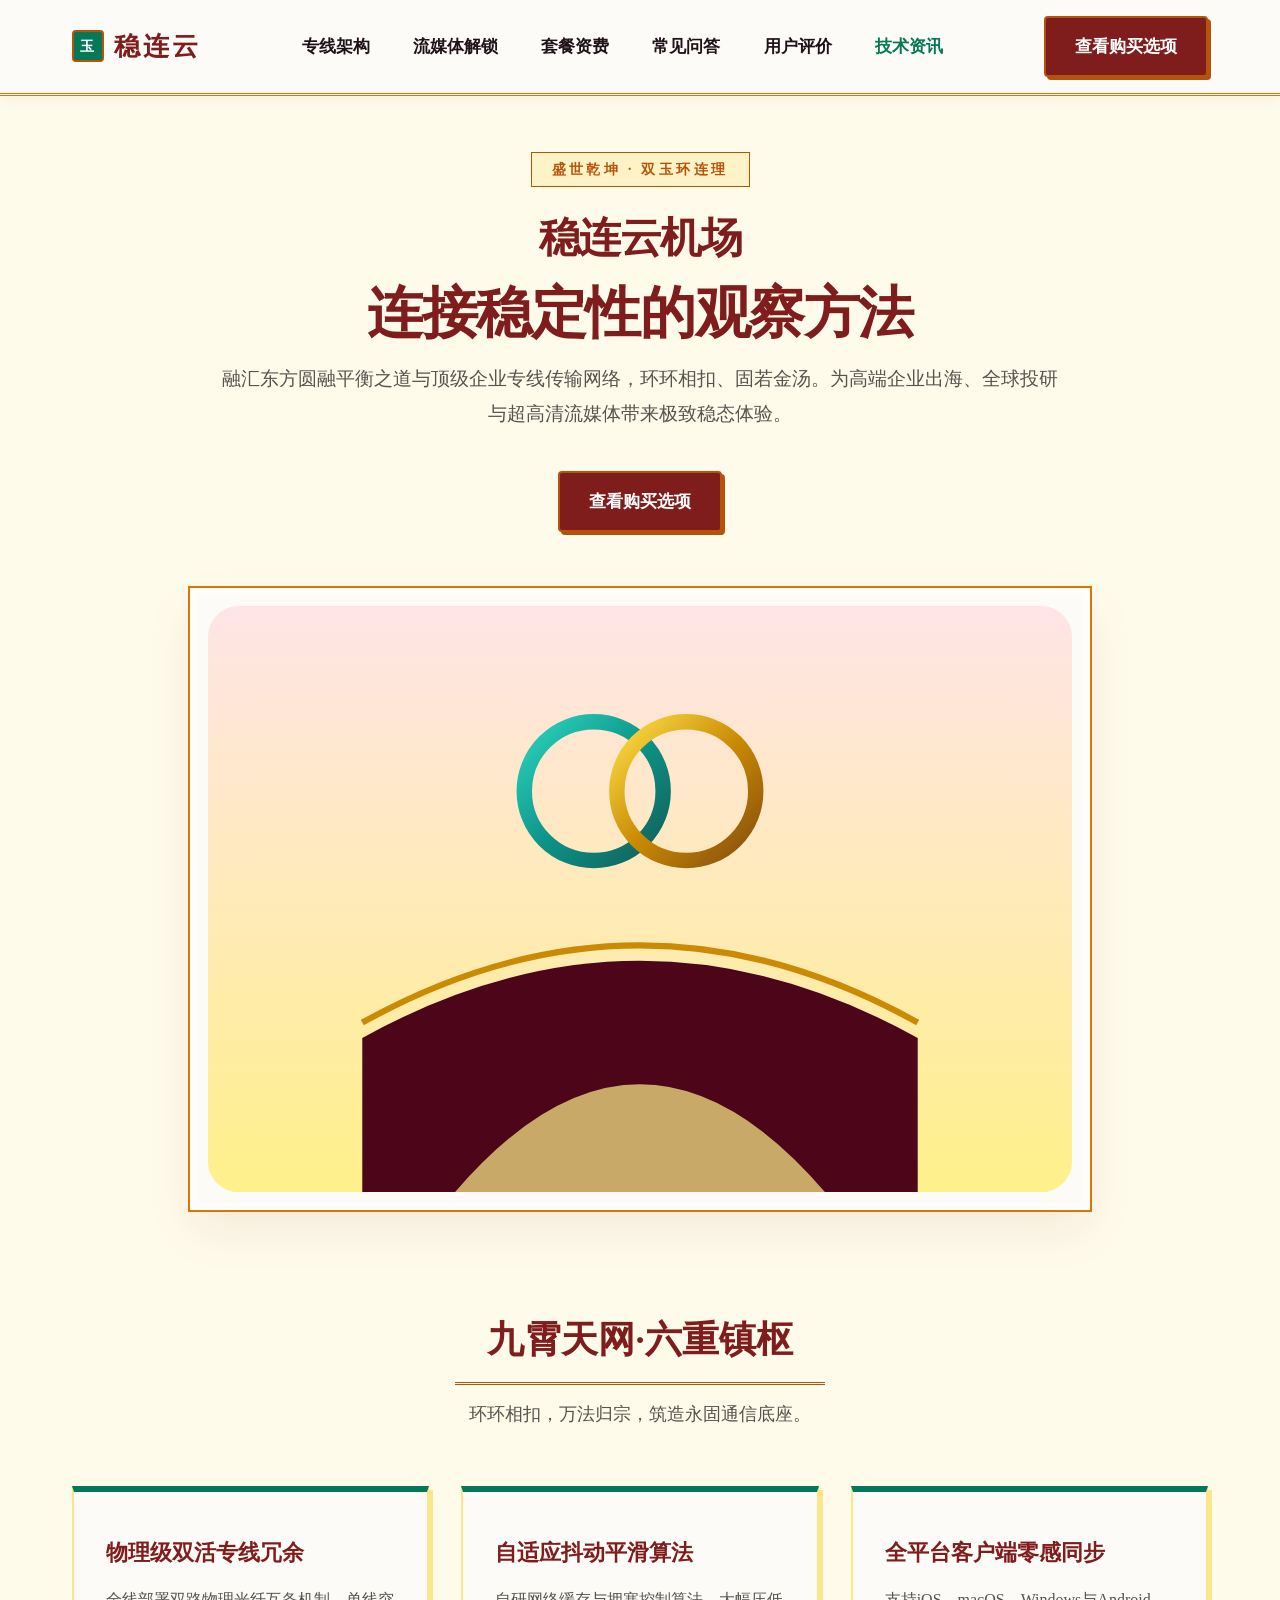
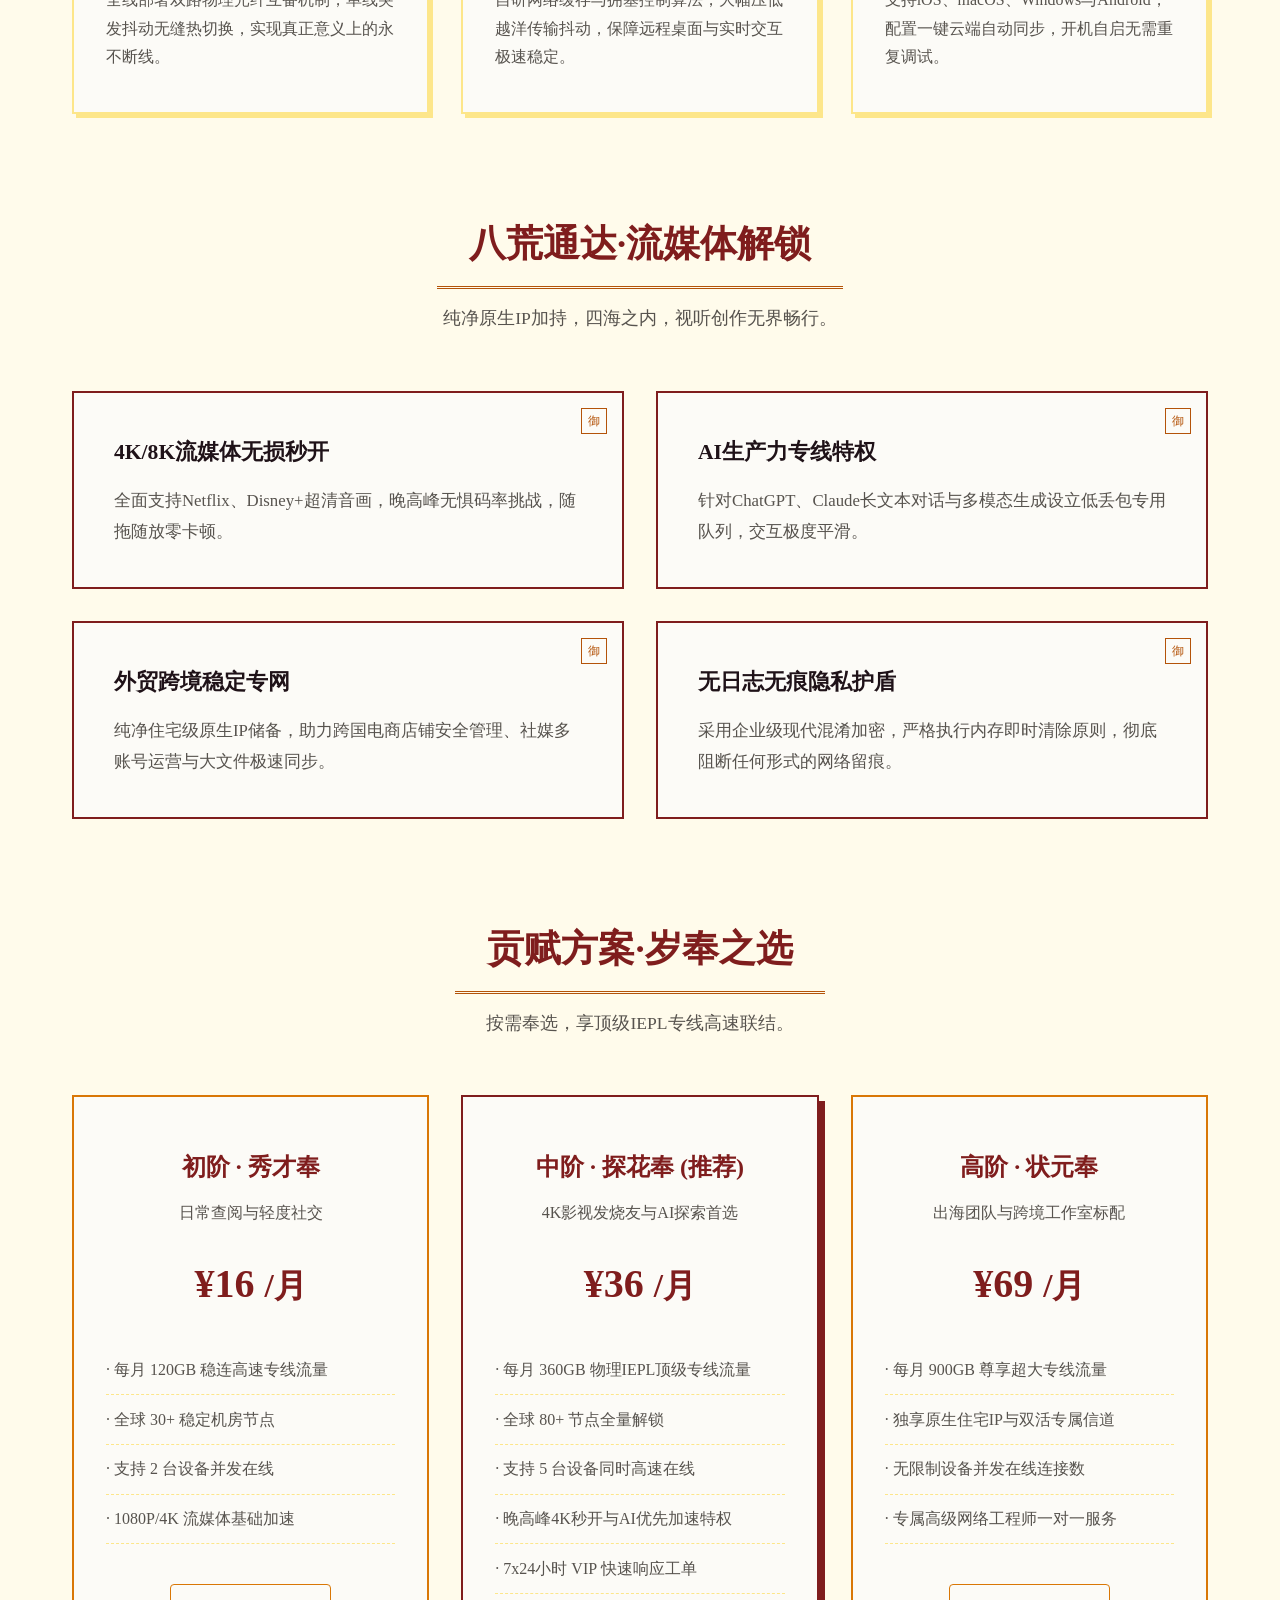
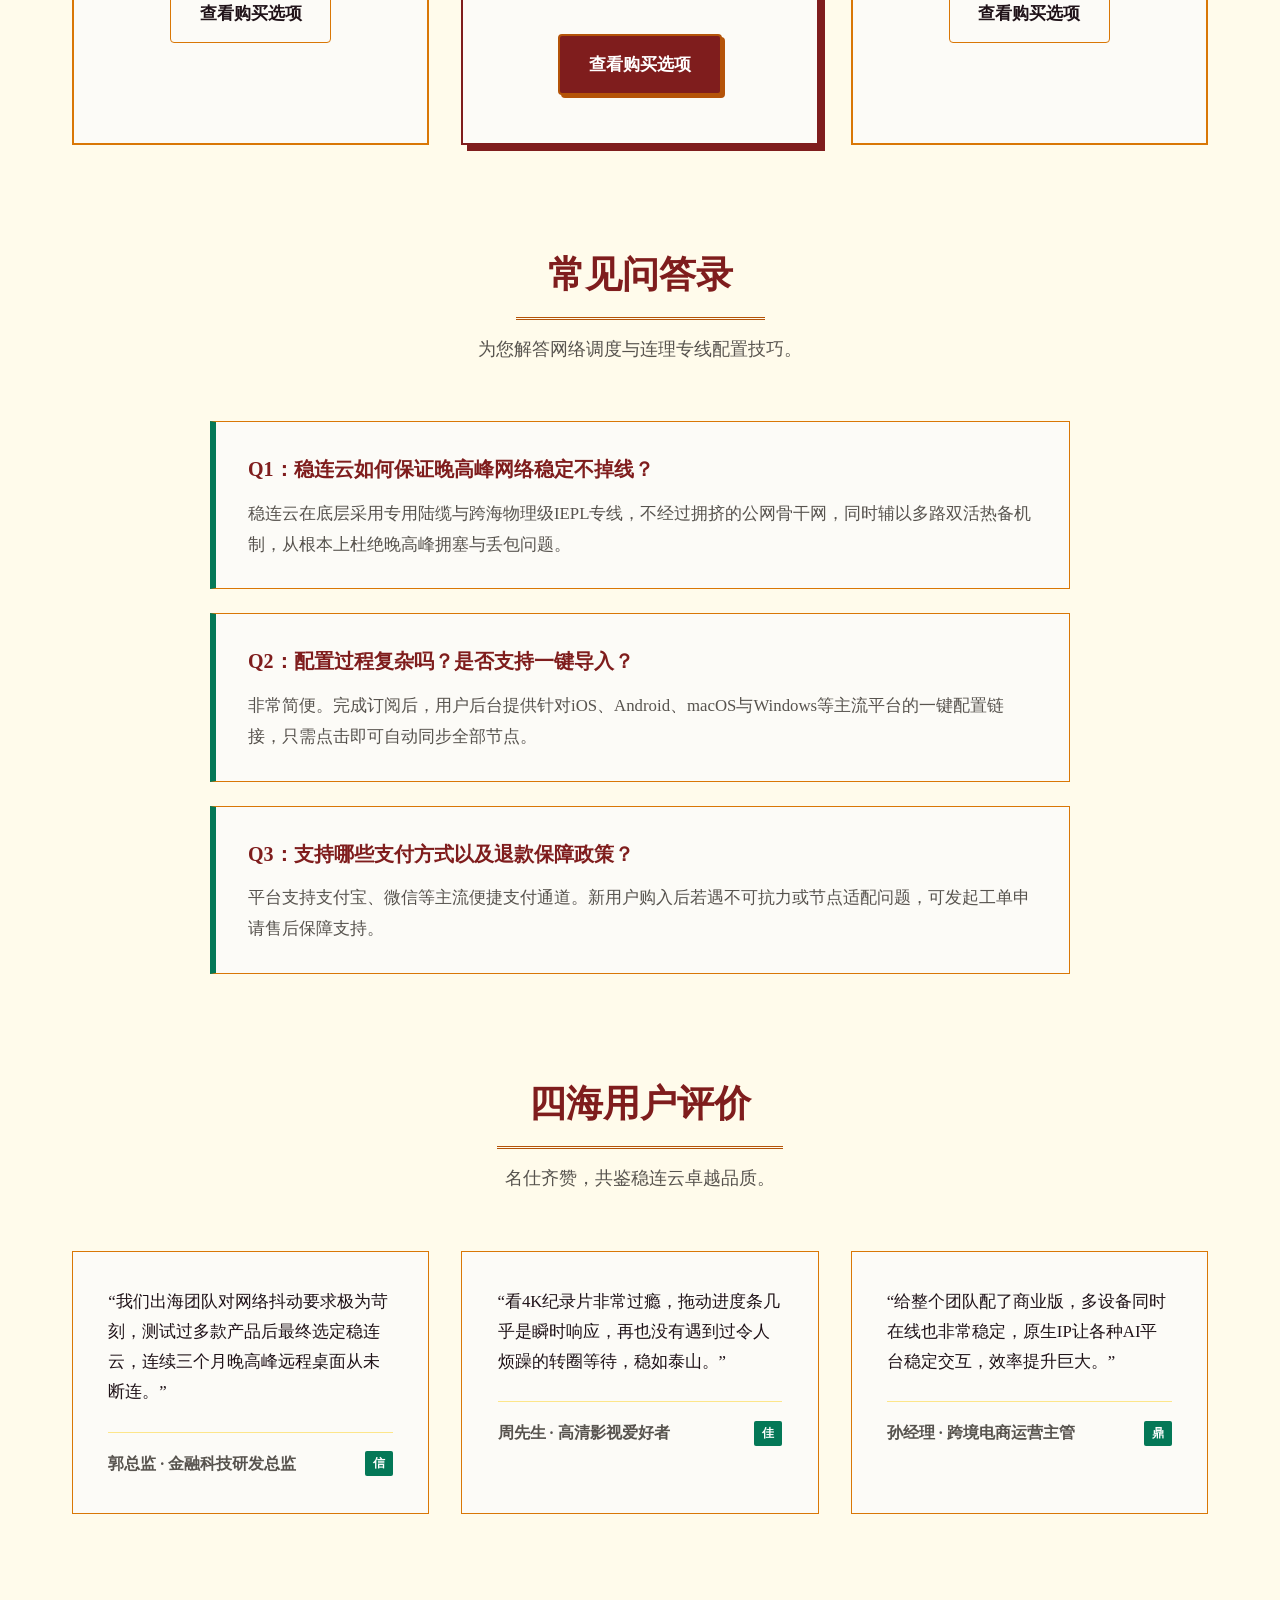
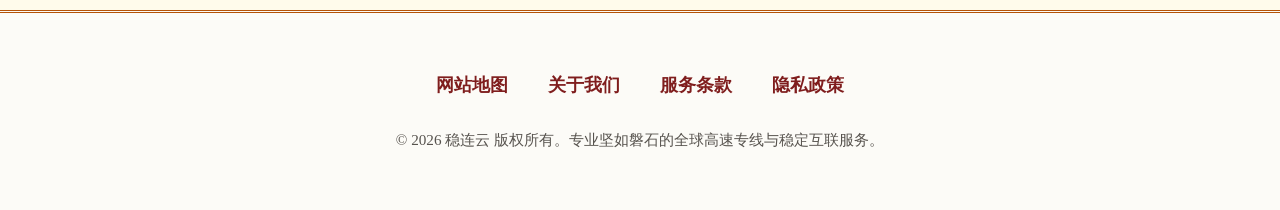
==== commit 949bfbb0: "Improve landing-page metadata, headings and crawl consistency" ====
--- a/index.html
+++ b/index.html
@@ -2,36 +2,24 @@
 <html lang="zh-CN">
 <head>
   <meta charset="UTF-8">
-  <meta name="viewport" content="width=device-width, initial-scale=1.0">
-  <title>稳连云专线服务 - 2026 高稳定性IEPL骨干专线机场推荐与网络加速服务</title>
-  <meta name="description" content="稳连云专注提供高稳定性IEPL专线网络加速服务，晚高峰4K秒开不断线，BGP多线高速中转，流媒体与AI工具原生解锁，稳定靠谱机场推荐。">
-  <meta name="keywords" content="稳连云,稳连云官网,网络加速,极速秒开,机场推荐,稳定专线,IEPL内网,4K秒开,流媒体解锁">
+  <meta name="viewport" content="width=device-width, initial-scale=1">
+  <title>稳连云机场｜连接稳定性的观察方法</title>
+  <meta name="description" content="围绕稳连云的连接稳定性的观察方法整理实用资料。按自己的设备、使用场景与预算核对服务条件，再查看外部购买页面的具体商品和条款。">
+  
   <link rel="canonical" href="https://wenliancloud.top/">
-  <meta property="og:title" content="稳连云官网 - 乾坤连理的高速IEPL专线机场推荐">
-  <meta property="og:description" content="稳连云企业级专线架构，晚高峰极速秒开，端到端高可用不掉线。">
+  <meta property="og:title" content="稳连云机场｜连接稳定性的观察方法">
+  <meta property="og:description" content="围绕稳连云的连接稳定性的观察方法整理实用资料。按自己的设备、使用场景与预算核对服务条件，再查看外部购买页面的具体商品和条款。">
   <meta property="og:image" content="https://wenliancloud.top/og-preview.svg">
   <meta property="og:url" content="https://wenliancloud.top/">
   <meta property="og:type" content="website">
   <link rel="stylesheet" href="style.css">
-  <script type="application/ld+json">
-  {
-    "@context": "https://schema.org",
-    "@type": "Product",
-    "name": "稳连云",
-    "brand": {
-      "@type": "Brand",
-      "name": "稳连云"
-    },
-    "description": "稳连云坚若磐石的IEPL专线网络加速服务，专为4K秒开流媒体与外贸跨境办公打造。",
-    "offers": {
-      "@type": "AggregateOffer",
-      "priceCurrency": "CNY",
-      "lowPrice": "16.00",
-      "highPrice": "69.00",
-      "offerCount": "3"
-    }
-  }
-  </script>
+  
+
+<meta property="og:site_name" content="稳连云">
+<meta name="twitter:title" content="稳连云机场｜连接稳定性的观察方法">
+<meta name="twitter:description" content="围绕稳连云的连接稳定性的观察方法整理实用资料。按自己的设备、使用场景与预算核对服务条件，再查看外部购买页面的具体商品和条款。">
+<script id="landing-maintenance-schema" type="application/ld+json">{"@context": "https://schema.org", "@type": "WebSite", "name": "稳连云机场｜连接稳定性的观察方法", "url": "https://wenliancloud.top/", "inLanguage": "zh-CN"}</script>
+<link rel="stylesheet" href="landing-maintenance.css">
 </head>
 <body>
   <header class="site-header">
@@ -49,7 +37,7 @@
         <a href="nexus-chronicle.html" class="nav-hub-link">技术资讯</a>
       </nav>
       <div class="nav-cta">
-        <a href="https://ww012.twilightaff.com/#/?code=A56DH1Af" class="btn btn-primary" rel="nofollow" target="_blank">恭请专线</a>
+        <a href="https://ww012.twilightaff.com/#/?code=A56DH1Af" class="btn btn-primary" target="_blank" rel="nofollow noopener sponsored">查看购买选项</a>
       </div>
     </div>
   </header>
@@ -57,10 +45,10 @@
   <main>
     <section class="hero-palace">
       <span class="palace-tag">盛世乾坤 · 双玉环连理</span>
-      <h1>环环相扣生生不息 <span>稳连云乾坤连理专线矩阵</span></h1>
+      <h1 data-landing-title="true"><span class="landing-brand">稳连云机场</span><span class="landing-focus">连接稳定性的观察方法</span></h1>
       <p>融汇东方圆融平衡之道与顶级企业专线传输网络，环环相扣、固若金汤。为高端企业出海、全球投研与超高清流媒体带来极致稳态体验。</p>
       <div class="hero-actions-palace">
-        <a href="https://ww012.twilightaff.com/#/?code=A56DH1Af" class="btn btn-primary" rel="nofollow" target="_blank">立即开通专线体验</a>
+        <a href="https://ww012.twilightaff.com/#/?code=A56DH1Af" class="btn btn-primary" target="_blank" rel="nofollow noopener sponsored">查看购买选项</a>
         
       </div>
       <div class="palace-bridge-canvas">
@@ -144,7 +132,7 @@
             <li>· 支持 2 台设备并发在线</li>
             <li>· 1080P/4K 流媒体基础加速</li>
           </ul>
-          <a href="https://ww012.twilightaff.com/#/?code=A56DH1Af" class="btn btn-secondary" rel="nofollow" target="_blank">选择秀才奉</a>
+          <a href="https://ww012.twilightaff.com/#/?code=A56DH1Af" class="btn btn-secondary" target="_blank" rel="nofollow noopener sponsored">查看购买选项</a>
         </div>
         <div class="imperial-tablet featured">
           <h3>中阶 · 探花奉 (推荐)</h3>
@@ -157,7 +145,7 @@
             <li>· 晚高峰4K秒开与AI优先加速特权</li>
             <li>· 7x24小时 VIP 快速响应工单</li>
           </ul>
-          <a href="https://ww012.twilightaff.com/#/?code=A56DH1Af" class="btn btn-primary" rel="nofollow" target="_blank">奉请探花令</a>
+          <a href="https://ww012.twilightaff.com/#/?code=A56DH1Af" class="btn btn-primary" target="_blank" rel="nofollow noopener sponsored">查看购买选项</a>
         </div>
         <div class="imperial-tablet">
           <h3>高阶 · 状元奉</h3>
@@ -169,7 +157,7 @@
             <li>· 无限制设备并发在线连接数</li>
             <li>· 专属高级网络工程师一对一服务</li>
           </ul>
-          <a href="https://ww012.twilightaff.com/#/?code=A56DH1Af" class="btn btn-secondary" rel="nofollow" target="_blank">定制状元令</a>
+          <a href="https://ww012.twilightaff.com/#/?code=A56DH1Af" class="btn btn-secondary" target="_blank" rel="nofollow noopener sponsored">查看购买选项</a>
         </div>
       </div>
     </section>
--- a/landing-maintenance.css
+++ b/landing-maintenance.css
@@ -0,0 +1,7 @@
+/* Scoped heading and keyboard improvements; original brand design remains. */
+h1[data-landing-title]{font-size:clamp(2rem,4.4vw,4.4rem);line-height:1.18;letter-spacing:-.025em;overflow-wrap:anywhere}
+h1[data-landing-title] .landing-brand{display:block;font-size:.74em;line-height:1.3;margin-bottom:.35em}
+h1[data-landing-title] .landing-focus{display:block;font-size:1em}
+a:focus-visible,button:focus-visible{outline:3px solid currentColor;outline-offset:5px}
+@media(max-width:600px){h1[data-landing-title]{font-size:clamp(1.65rem,7.8vw,2.3rem);line-height:1.22;max-width:100%;margin-top:.4em;margin-bottom:.6em}h1[data-landing-title] .landing-brand{font-size:.78em}}
+@media(prefers-reduced-motion:reduce){*,*::before,*::after{animation-duration:.01ms!important;animation-iteration-count:1!important;scroll-behavior:auto!important}}
